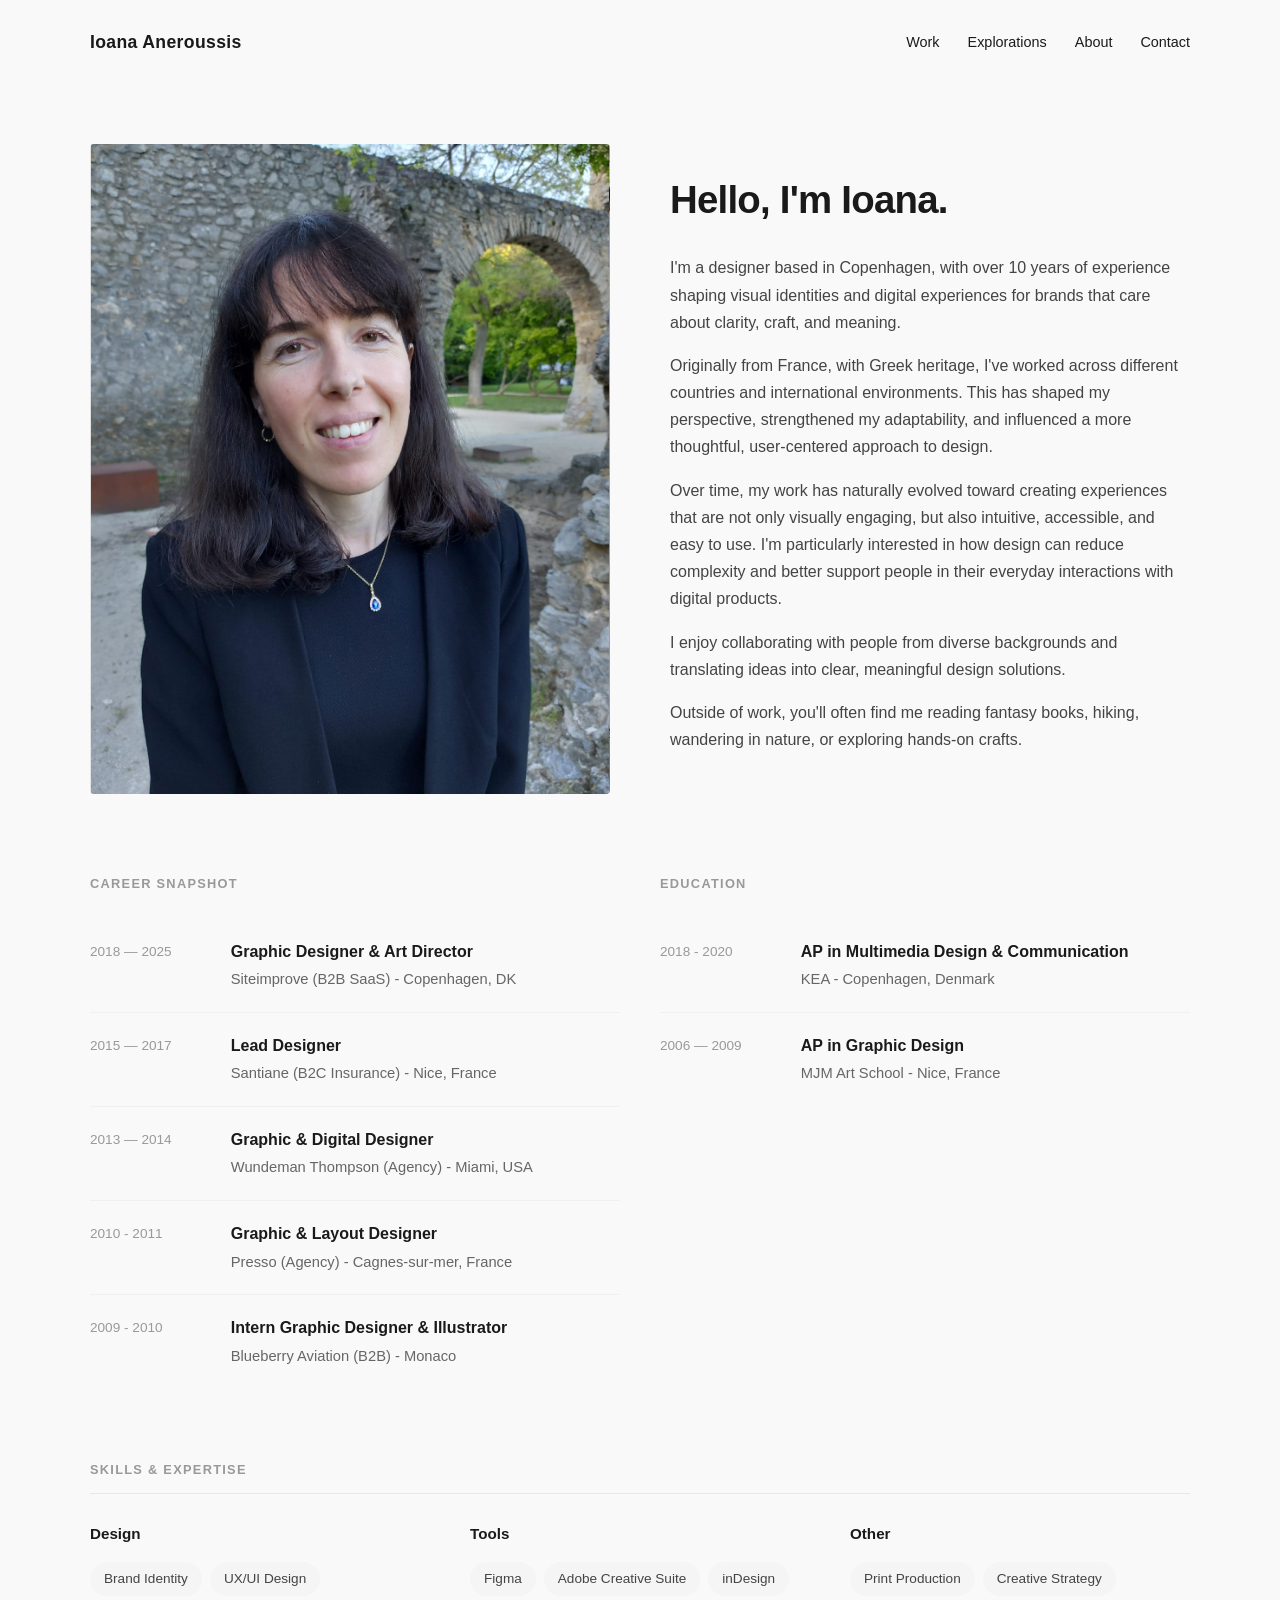
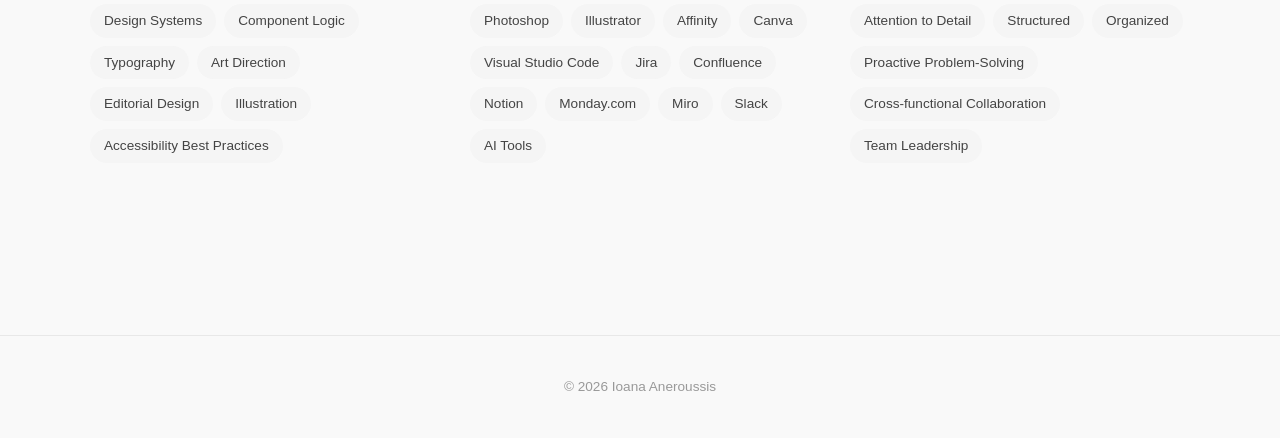
==== about.html @ 65e5c173 "Career Grid Spacing  update" ====
<!DOCTYPE html>
<html lang="en">
<head>
  <meta charset="UTF-8">
  <meta name="viewport" content="width=device-width, initial-scale=1.0">
  <title>About | Ioana Aneroussis</title>
  <meta name="description" content="Brand and visual designer based in Copenhagen with over 10 years of experience creating thoughtful visual identities. Originally from France with Greek heritage, shaped by international experiences and a curiosity for people, culture, and craft.">
  <link rel="icon" type="image/x-icon" href="images/Favicon/ioana_favicon.ico">
  <link rel="stylesheet" href="css/style.css">
</head>
<body>

  <!-- ====== Navigation ====== -->
  <nav class="site-nav">
    <a href="index.html" class="logo">Ioana Aneroussis</a>

    <ul class="nav-links">
      <li><a href="index.html">Work</a></li>
      <li><a href="explorations.html">Explorations</a></li>
      <li><a href="about.html">About</a></li>
      <li><a href="contact.html">Contact</a></li>
    </ul>

    <button class="nav-toggle" aria-label="Toggle navigation">
      <span></span><span></span><span></span>
    </button>
  </nav>

  <!-- ====== About ====== -->
  <main class="about-page container">

    <!-- ── Intro: Portrait + Text ── -->
    <section class="about-intro fade-in">
      <div class="about-portrait">
      <img src="images/About/Ioana_Aneroussis_Pic.png" alt="Portrait of Ioana Aneroussis. She is smiling.">
      </div>
      <div class="about-intro-text">
        <h1>Hello, I'm Ioana.</h1>
        <p>I'm a designer based in Copenhagen, with over 10 years of experience shaping visual identities and digital experiences for brands that care about clarity, craft, and meaning.</p>
        <p>Originally from France, with Greek heritage, I've worked across different countries and international environments. This has shaped my perspective, strengthened my adaptability, and influenced a more thoughtful, user-centered approach to design.</p>
        <p>Over time, my work has naturally evolved toward creating experiences that are not only visually engaging, but also intuitive, accessible, and easy to use. I'm particularly interested in how design can reduce complexity and better support people in their everyday interactions with digital products.</p>
        <p>I enjoy collaborating with people from diverse backgrounds and translating ideas into clear, meaningful design solutions.</p>
        <p>Outside of work, you'll often find me reading fantasy books, hiking, wandering in nature, or exploring hands-on crafts.</p>
      </div>
    </section>

    <!-- ── Career & Education Snapshot ── -->
    <section class="about-section fade-in">
      <div class="about-snapshot-grid">
        <div>
          <h2>Career Snapshot</h2>
          <div class="career-timeline">
            <div class="career-entry">
              <span class="career-year">2018 — 2025</span>
              <div>
                <h3>Graphic Designer &amp; Art Director</h3>
                <p>Siteimprove (B2B SaaS) - Copenhagen, DK</p>
              </div>
            </div>
            <div class="career-entry">
              <span class="career-year">2015 — 2017</span>
              <div>
                <h3>Lead Designer</h3>
                <p>Santiane (B2C Insurance) - Nice, France</p>
              </div>
            </div>
            <div class="career-entry">
              <span class="career-year">2013 — 2014</span>
              <div>
                <h3>Graphic &amp; Digital Designer</h3>
                <p>Wundeman Thompson (Agency) - Miami, USA</p>
              </div>
            </div>
            <div class="career-entry">
              <span class="career-year">2010 - 2011</span>
              <div>
                <h3>Graphic &amp; Layout Designer</h3>
                <p>Presso (Agency) - Cagnes-sur-mer, France</p>
              </div>
            </div>
            <div class="career-entry">
              <span class="career-year">2009 - 2010</span>
              <div>
                <h3>Intern Graphic Designer &amp; Illustrator</h3>
                <p>Blueberry Aviation (B2B) - Monaco</p>
              </div>
            </div>
          </div>
        </div>

        <div>
          <h2>Education</h2>
          <div class="career-timeline">
            <div class="career-entry">
              <span class="career-year">2018 - 2020</span>
              <div>
                <h3>AP in Multimedia Design &amp; Communication</h3>
                <p>KEA - Copenhagen, Denmark</p>
              </div>
            </div>
            <div class="career-entry">
              <span class="career-year">2006 — 2009</span>
              <div>
                <h3>AP in Graphic Design</h3>
                <p>MJM Art School - Nice, France</p>
              </div>
            </div>
          </div>
        </div>
      </div>
    </section>

    <!-- ── Skills ── -->
    <section class="about-section fade-in">
      <h2>Skills &amp; Expertise</h2>
      <div class="skills-grid">
        <div class="skill-group">
          <h3>Design</h3>
          <ul class="skill-tags">
            <li>Brand Identity</li>
            <li>UX/UI Design</li>
            <li>Design Systems</li>
            <li>Component Logic </li>
            <li>Typography</li>
            <li>Art Direction</li>
            <li>Editorial Design</li>
            <li>Illustration</li>
            <li>Accessibility Best Practices</li>
          </ul>
        </div>
        <div class="skill-group">
          <h3>Tools</h3>
          <ul class="skill-tags">
            <li>Figma</li>
            <li>Adobe Creative Suite</li>
            <li>inDesign</li>
            <li>Photoshop</li>
            <li>Illustrator</li>
            <li>Affinity</li>
            <li>Canva</li>
            <li>Visual Studio Code</li>
            <li>Jira</li>
            <li>Confluence</li>
            <li>Notion</li>
            <li>Monday.com</li>
            <li>Miro</li>
            <li>Slack</li>
            <li>AI Tools</li>
          </ul>
        </div>
        <div class="skill-group">
          <h3>Other</h3>
          <ul class="skill-tags">
            <li>Print Production</li>
            <li>Creative Strategy</li>
            <li>Attention to Detail</li>
            <li>Structured</li>
            <li>Organized</li>
            <li>Proactive Problem-Solving</li>
            <li>Cross-functional Collaboration</li>
            <li>Team Leadership</li>
          </ul>
        </div>
      </div>
    </section>

    <!-- ── Hobbies & Interests ── -->
    <!-- <section class="about-section fade-in">
      <h2>When I'm Not Designing</h2>
      <div class="hobbies-grid">
        <div class="hobby-card">
          <span class="hobby-icon">&#9711;</span>
          <h3>Analogue Photography</h3>
          <p>Photo copy</p>
        </div>
        <div class="hobby-card">
          <span class="hobby-icon">&#9711;</span>
          <h3>Hiking</h3>
          <p>Hikes.</p>
        </div>
        <div class="hobby-card">
          <span class="hobby-icon">&#9711;</span>
          <h3>Reading</h3>
          <p>Reading copy</p>
        </div>
      </div>
    </section> -->

  </main>

  <!-- ====== Footer ====== -->
  <footer class="site-footer">
    <div class="container">
      <p>&copy; 2026 Ioana Aneroussis</p>
    </div>
  </footer>

  <script src="js/main.js"></script>
</body>
</html>
---- css/style.css ----
/* ==========================================================================
   Portfolio — Stylesheet
   ========================================================================== */

/* --- Reset & Base --- */
*,
*::before,
*::after {
  margin: 0;
  padding: 0;
  box-sizing: border-box;
}

html {
  scroll-behavior: smooth;
  font-size: 16px;
}

body {
  font-family: "Helvetica Neue", Helvetica, Arial, sans-serif;
  color: #1a1a1a;
  background-color: #F9F9F9;
  line-height: 1.6;
  -webkit-font-smoothing: antialiased;
}

img {
  max-width: 100%;
  height: auto;
  display: block;
}

a {
  color: inherit;
  text-decoration: none;
}

/* --- Layout Helpers --- */
.container {
  max-width: 1100px;
  margin: 0 auto;
  padding: 0 24px;
}

/* --- Navigation --- */
.site-nav {
  display: flex;
  justify-content: space-between;
  align-items: center;
  padding: 28px 0px;
  max-width: 1100px;
  margin: 0 auto;
  position: sticky;
  top: 0;
  background-color: #F9F9F9;
  z-index: 1000;
}

.site-nav .logo {
  font-size: 1.1rem;
  font-weight: 600;
  letter-spacing: 0.02em;
}

.site-nav .nav-links {
  display: flex;
  gap: 28px;
  list-style: none;
}

.site-nav .nav-links a {
  font-size: 0.9rem;
  font-weight: 400;
  position: relative;
  transition: opacity 0.2s ease;
}

.site-nav .nav-links a::after {
  content: '';
  position: absolute;
  left: 0;
  bottom: -4px;
  width: 0;
  height: 1px;
  background: currentColor;
  opacity: 0.55;
  transition: width 0.25s ease;
}

.site-nav .nav-links a:hover::after {
  width: 100%;
}

.site-nav .nav-links a:hover {
  opacity: 0.55;
}

/* Project-Nav Underline Animation */
.project-nav a {
position: relative;
}

.project-nav a::after {
  content: '';
  position: absolute;
  left: 0;
  bottom: -4px;
  width: 0;
  height: 1px;
  background: currentColor;
  transition: width 0.25s ease;
}

.project-nav a:hover::after {
  width: 100%;
}

/* Hamburger (mobile) */
.nav-toggle {
  display: none;
  background: none;
  border: none;
  cursor: pointer;
  padding: 4px;
}

.nav-toggle span {
  display: block;
  width: 22px;
  height: 2px;
  background: #1a1a1a;
  margin: 5px 0;
  transition: transform 0.3s ease, opacity 0.3s ease;
}

/* --- Hero Section --- */
.hero {
  padding: 100px 0 80px;
  text-align: left;
}

.hero h1 {
  font-size: 2.8rem;
  font-weight: 600;
  line-height: 1.2;
  max-width: 700px;
  letter-spacing: -0.02em;
}

.hero p {
  margin-top: 20px;
  font-size: 1.15rem;
  color: #555;
  max-width: 550px;
  line-height: 1.5;
}

/* --- Project Grid (Homepage) --- */
.projects-section {
  padding: 20px 0 100px;
}

.projects-section h2 {
  font-size: 0.85rem;
  font-weight: 600;
  text-transform: uppercase;
  letter-spacing: 0.1em;
  color: #999;
  margin-bottom: 36px;
}

.project-grid {
  display: grid;
  grid-template-columns: repeat(2, 1fr);
  gap: 32px;
}

.project-card {
  display: block;
  transition: transform 0.3s ease;
}

.project-card:hover img{
  /* transform: translateY(-4px); */
  transform: scale(1.02);
  transition: all 0.2s ease;
}

.project-card .thumbnail {
  width: 100%;
  aspect-ratio: 4 / 3;
  background-color: #e8e8e8;
  display: flex;
  align-items: center;
  justify-content: center;
  overflow: hidden;
  border-radius: 4px;
}

.project-card .thumbnail img {
  width: 100%;
  height: 100%;
  object-fit: cover;
}

.project-card .thumbnail svg {
  width: 100%;
  height: 100%;
}

.project-card h3 {
  margin-top: 16px;
  font-size: 1.1rem;
  font-weight: 600;
}

.project-card p {
  margin-top: 6px;
  font-size: 0.92rem;
  color: #666;
  line-height: 1.45;
}

/* --- Project Detail Page --- */
.project-detail {
  padding: 60px 0 100px;
}

.project-nav {
  display: flex;
  justify-content: space-between;
  align-items: baseline; /* Aligns the 'feet' of the text */
  margin-bottom: 40px;
}

.project-nav a {
  margin: 0;
  padding: 0;
  display: inline-flex;
  align-items: center;
  gap: 6px;
  font-size: 0.9rem;
  line-height: 1; /* Forces the box to wrap tightly around the text */
  color: #666;
  text-decoration: none; /* Good practice to ensure no bottom border adds height */
}

.project-nav a:hover {
  color: #1a1a1a;
}

.project-nav .next-link {
  flex-direction: row-reverse;
}

.back-link {
  display: inline-flex;
  align-items: center;
  gap: 6px;
  font-size: 0.9rem;
  color: #666;
  margin-bottom: 40px;
  transition: color 0.2s ease;
}

.back-link:hover {
  color: #1a1a1a;
}

.project-detail h1 {
  font-size: 2.4rem;
  font-weight: 600;
  letter-spacing: -0.02em;
  line-height: 1.2;
  margin-bottom: 32px;
}

.project-info {
  display: grid;
  grid-template-columns: 1fr 1fr;
  gap: 40px;
  margin-bottom: 60px;
}

.project-info-four {
  display: grid;
  grid-template-columns: 1fr 1fr 1fr 1fr;
  gap: 40px;
  margin-bottom: 60px;
  margin-top: 60px;
}

.project-info-aside {
  display: grid;
  grid-template-columns: 0.3fr 1fr;
  gap: 40px;
  margin-bottom: 60px;
}

.project-info-three {
  display: grid;
  grid-template-columns: 0.5fr 1fr 1fr;
  gap: 40px;
  margin-bottom: 60px;
  border: 1px solid #000;
  border-radius: 4px;
  padding: 70px;
}

.project-results {
  display: grid;
  grid-template-columns: 1fr 1fr 1fr 1fr;
  gap: 40px;
  margin-bottom: 60px;
  border: 1px solid #000;
  border-radius: 4px;
  padding: 40px;
}

.project-results > div:first-child h2 {
  font-size: 0.8rem;
  font-weight: 600;
  text-transform: uppercase;
  letter-spacing: 0.1em;
  color: #404040;
  margin-bottom: 12px;
}

.project-results > div:first-child p {
  font-size: 0.9rem;
  line-height: 1.5;
  color: #555;
}

.project-results .result-number {
  font-size: 1.5rem;
  font-weight: 600;
  color: #000;
  /* margin-bottom: 12px; */
}

.project-results > div:not(:first-child) p {
  font-size: 0.95rem;
  line-height: 1.6;
  color: #555;
}

.project-info-four-bordered {
  display: grid;
  grid-template-columns: 1fr 1fr 1fr 1fr;
  gap: 20px;
  margin-bottom: 60px;
}

.project-info-four-bordered > div {
  border: 1px solid #000;
  border-radius: 4px;
  padding: 20px;
}

.project-info h2, .project-info-four h2, .project-info-aside h2, .project-info-three h2, .project-info-four-bordered h2 {
  font-size: 0.8rem;
  font-weight: 600;
  text-transform: uppercase;
  letter-spacing: 0.1em;
  color: #404040;
  margin-bottom: 12px;
}

.project-info-three h3, .project-info-four-bordered h3 {
  font-size: 1rem;
  font-weight: 600;
  color: #404040;
  margin-bottom: 12px;
}

.project-info-three ul, .project-info-four-bordered ul {
  margin: 0;
  padding-left: 20px;
  list-style: disc;
}

.project-info-three li{
  font-size: 1rem;
  line-height: 1.65;
  color: #444;
  margin-bottom: 8px;
}

.project-info-four-bordered li {
  font-size: 0.9rem;
  line-height: 1.65;
  color: #444;
  margin-bottom: 5px;
}

.project-info-four-bordered p {
  font-size: 0.9rem;
  line-height: 1.5;
  color: #444;
}

.project-info p, .project-info-four p, .project-info-aside p, .project-info-three p {
  font-size: 1rem;
  line-height: 1.65;
  color: #444;
}

.project-gallery h2 {
  font-size: 0.8rem;
  font-weight: 600;
  text-transform: uppercase;
  letter-spacing: 0.1em;
  color: #999;
  margin-bottom: 24px;
}

.project-gallery .gallery-grid {
  display: flex;
  flex-direction: column;
  gap: 24px;
  margin-bottom: 70px;
}

.project-gallery .gallery-grid .gallery-image {
  width: 100%;
  aspect-ratio: 16 / 9;
  background-color: #e8e8e8;
  display: flex;
  align-items: center;
  justify-content: center;
  border-radius: 4px;
  overflow: hidden;
}

.project-gallery .gallery-grid .gallery-image img {
  width: 100%;
  height: 100%;
  object-fit: cover;
}

.project-gallery .gallery-grid .gallery-image svg {
  width: 100%;
  height: 100%;
}

.header-image {
  margin-bottom: 70px;
}

.gallery-two-square {
  display: grid;
  grid-template-columns: repeat(2, 1fr);
  gap: 24px;
}

.gallery-two-square .square-image {
  width: 100%;
  aspect-ratio: 1 / 1;
  background-color: #e8e8e8;
  display: flex;
  align-items: center;
  justify-content: center;
  border-radius: 4px;
  overflow: hidden;
}

.gallery-two-square .square-image img {
  width: 100%;
  height: 100%;
  object-fit: cover;
}

.project-grid-four {
  display: grid;
  grid-template-columns: repeat(2, 1fr);
  gap: 40px;
  margin-bottom: 60px;
}

.project-grid-four div {
  text-align: left;
  background-color: #fff;
  /* border: 1px solid #e8e8e8; */
  border-radius: 4px;
  overflow: hidden;
}

.project-grid-four img {
  width: 100%;
  height: auto;
  display: block;
  margin: 0;
  margin-bottom: 16px;
}

.project-grid-four h3 {
  font-size: 1rem;
  font-weight: 600;
  margin: 0 0 8px;
  color: #333;
  padding: 0 20px;
}

.project-grid-four h3:first-of-type {
  padding-top: 16px;
}

.project-grid-four p {
  font-size: 0.9rem;
  line-height: 1.5;
  color: #444;
  padding: 0 20px 20px 20px;
}


/* --- About Page --- */
.about-page {
  padding: 60px 0 100px;
}

.about-intro {
  display: grid;
  grid-template-columns: 1fr 1fr;
  gap: 60px;
  align-items: center;
  margin-bottom: 80px;
}

.about-portrait {
  border-radius: 4px;
  overflow: hidden;
  background-color: #e8e8e8;
}

.about-portrait img,
.about-portrait svg {
  width: 100%;
  height: auto;
  display: block;
}

.about-intro-text h1 {
  font-size: 2.4rem;
  font-weight: 600;
  letter-spacing: -0.02em;
  margin-bottom: 24px;
}

.about-intro-text p {
  font-size: 1rem;
  line-height: 1.7;
  color: #444;
  margin-bottom: 16px;
}

.about-section {
  margin-bottom: 72px;
}

.about-section h2 {
  font-size: 0.8rem;
  font-weight: 600;
  text-transform: uppercase;
  letter-spacing: 0.1em;
  color: #999;
  margin-bottom: 28px;
  padding-bottom: 12px;
  border-bottom: 1px solid #e8e8e8;
}

.about-snapshot-grid {
  display: grid;
  grid-template-columns: 1fr 1fr;
  gap: 40px;
}

.about-snapshot-grid h2 {
  margin-bottom: 24px;
  padding-bottom: 0;
  border-bottom: none;
}

.about-snapshot-grid .career-entry {
  padding: 20px 0;
  border-bottom: 1px solid #f0f0f0;
}

.about-snapshot-grid .career-entry:last-child {
  border-bottom: none;
}

/* Career Timeline */
.career-timeline {
  display: flex;
  flex-direction: column;
  gap: 0;
}

.career-entry {
  display: grid;
  grid-template-columns: 0.3fr 1fr;
  gap: 24px;
  padding: 20px 0;
  border-bottom: 1px solid #f0f0f0;
}

.career-entry:last-child {
  border-bottom: none;
}

.career-year {
  font-size: 0.85rem;
  color: #999;
  padding-top: 2px;
}

.career-entry h3 {
  font-size: 1rem;
  font-weight: 600;
  margin-bottom: 4px;
}

.career-entry p {
  font-size: 0.92rem;
  color: #666;
}

/* Skills */
.skills-grid {
  display: grid;
  grid-template-columns: repeat(3, 1fr);
  gap: 40px;
}

.skill-group h3 {
  font-size: 0.95rem;
  font-weight: 600;
  margin-bottom: 16px;
}

.skill-tags {
  list-style: none;
  display: flex;
  flex-wrap: wrap;
  gap: 8px;
}

.skill-tags li {
  font-size: 0.85rem;
  padding: 6px 14px;
  background-color: #f5f5f5;
  border-radius: 20px;
  color: #444;
}

/* Hobbies */
.hobbies-grid {
  display: grid;
  grid-template-columns: repeat(3, 1fr);
  gap: 32px;
}

.hobby-card {
  padding: 28px;
  border: 1px solid #e8e8e8;
  border-radius: 8px;
  transition: border-color 0.2s ease;
}

.hobby-card:hover {
  border-color: #ccc;
}

.hobby-icon {
  font-size: 1.5rem;
  display: block;
  margin-bottom: 16px;
  color: #999;
}

.hobby-card h3 {
  font-size: 1rem;
  font-weight: 600;
  margin-bottom: 8px;
}

.hobby-card p {
  font-size: 0.9rem;
  color: #666;
  line-height: 1.55;
}

/* --- Contact Page --- */
.contact-page {
  padding: 80px 0 120px;
}

.contact-header {
  margin-bottom: 64px;
}

.contact-header h1 {
  font-size: 3.2rem;
  font-weight: 600;
  letter-spacing: -0.02em;
  margin-bottom: 20px;
}

.contact-subtitle {
  font-size: 1.15rem;
  line-height: 1.55;
  color: #555;
  max-width: 550px;
}

.contact-body {
  display: grid;
  grid-template-columns: 1fr 1fr;
  gap: 60px;
}

.contact-details {
  display: flex;
  flex-direction: column;
  gap: 36px;
}

.contact-detail-item h2 {
  font-size: 0.8rem;
  font-weight: 600;
  text-transform: uppercase;
  letter-spacing: 0.1em;
  color: #999;
  margin-bottom: 10px;
}

.contact-detail-item p {
  font-size: 1rem;
  line-height: 1.65;
  color: #444;
}

.contact-links h2 {
  font-size: 0.8rem;
  font-weight: 600;
  text-transform: uppercase;
  letter-spacing: 0.1em;
  color: #999;
  margin-bottom: 20px;
}

.contact-link-list {
  display: flex;
  flex-direction: column;
  gap: 0;
}

.contact-link {
  display: flex;
  align-items: center;
  padding: 20px 0;
  border-bottom: 1px solid #e8e8e8;
  transition: padding-left 0.2s ease;
}

.contact-link:first-child {
  border-top: 1px solid #e8e8e8;
}

.contact-link:hover {
  padding-left: 8px;
}

.contact-link-label {
  font-size: 0.85rem;
  color: #999;
  width: 80px;
  flex-shrink: 0;
}

.contact-link-value {
  font-size: 1rem;
  font-weight: 500;
  flex: 1;
}

.contact-link-arrow {
  font-size: 1.1rem;
  color: #999;
  transition: transform 0.2s ease;
}

.contact-link:hover .contact-link-arrow {
  transform: translateX(4px);
}

/* --- Explorations Page --- */
.explorations-page {
  padding: 60px 0 100px;
}

.explorations-header {
  margin-bottom: 60px;
}

.explorations-header h1 {
  font-size: 2.8rem;
  font-weight: 600;
  letter-spacing: -0.02em;
  margin-bottom: 24px;
}

.explorations-header p {
  font-size: 1.1rem;
  line-height: 1.6;
  color: #555;
  max-width: 700px;
}

.filter-section {
  margin-bottom: 40px;
  text-align: center;
}

.filter-buttons {
  display: flex;
  justify-content: center;
  gap: 12px;
  flex-wrap: wrap;
}

.filter-btn {
  padding: 8px 20px;
  border: 1px solid #ddd;
  background: #fff;
  border-radius: 20px;
  font-size: 0.9rem;
  font-weight: 500;
  cursor: pointer;
  transition: all 0.2s ease;
}

.filter-btn:hover {
  border-color: #999;
}

.filter-btn.active {
  background: #1a1a1a;
  color: #fff;
  border-color: #1a1a1a;
}

.masonry-grid {
  position: relative;
  width: 100%;
  margin-bottom: 60px;
}

.masonry-item {
  position: absolute;
  transition: all 0.3s ease;
  opacity: 1;
  transform: scale(1);
}

.masonry-item img {
  width: 100%;
  height: auto;
  border-radius: 8px;
  display: block;
  transition: transform 0.2s ease;
}

/* .masonry-item:hover img {
  transform: scale(1.02);
} */

.masonry-item.hidden {
  opacity: 0;
  transform: scale(0.95);
  pointer-events: none;
}

/* --- Footer --- */
.site-footer {
  border-top: 1px solid #e8e8e8;
  padding: 40px 0;
  text-align: center;
}

.site-footer p {
  font-size: 0.85rem;
  color: #999;
}

.site-footer a {
  transition: color 0.2s ease;
}

.site-footer a:hover {
  color: #1a1a1a;
}

/* --- Fade-in Animations --- */
.fade-in {
  opacity: 0;
  transform: translateY(20px);
  transition: opacity 0.6s ease, transform 0.6s ease;
}

.fade-in.visible {
  opacity: 1;
  transform: translateY(0);
}

/* Stagger delay for project cards */
.project-card.fade-in:nth-child(2) { transition-delay: 0.1s; }
.project-card.fade-in:nth-child(3) { transition-delay: 0.2s; }
.project-card.fade-in:nth-child(4) { transition-delay: 0.3s; }

/* Stagger delay for gallery images */
.gallery-image.fade-in:nth-child(2) { transition-delay: 0.15s; }
.gallery-image.fade-in:nth-child(3) { transition-delay: 0.3s; }

/* --- Responsive --- */
@media (max-width: 1170px) {
  .container {
    max-width: 100%;
    padding: 0 max(20px, 4vw);
  }

  .site-nav {
    max-width: 100%;
    padding: 28px max(20px, 4vw);
  }

  .hero {
  padding: 80px max(20px, 4vw);
  }
}

@media (max-width: 768px) {
  .hero {
    padding-top: 60px;
    padding-bottom: 50px;
  }

  .hero h1 {
    font-size: 2rem;
  }

  .project-grid {
    grid-template-columns: 1fr;
    gap: 40px;
  }

  .gallery-two-square {
    grid-template-columns: 1fr;
  }

  .project-nav {
    flex-direction: column;
    gap: 12px;
  }

  .project-nav a {
    justify-content: center;
  }

  .project-info {
    grid-template-columns: 1fr;
    gap: 28px;
  }

  .project-info-four {
    grid-template-columns: 1fr;
    gap: 28px;
  }

  .project-info-aside {
    grid-template-columns: 1fr;
    gap: 28px;
  }

  .project-info-three {
    grid-template-columns: 1fr;
    gap: 28px;
  }

  .project-results {
    grid-template-columns: 1fr;
    gap: 28px;
  }

  .project-info-four-bordered {
    grid-template-columns: 1fr;
    gap: 20px;
  }

  .about-snapshot-grid {
    grid-template-columns: 1fr;
    gap: 28px;
  }

  .project-grid-four {
    grid-template-columns: 1fr;
  }

  /* Mobile nav */
  .nav-toggle {
    display: block;
    z-index: 10;
  }

  .site-nav .nav-links {
    position: fixed;
    top: 0;
    right: -100%;
    width: 260px;
    height: 100vh;
    background: #fff;
    flex-direction: column;
    padding: 80px 32px;
    gap: 24px;
    box-shadow: -2px 0 12px rgba(0, 0, 0, 0.08);
    transition: right 0.3s ease;
    z-index: 5;
  }

  .site-nav .nav-links.open {
    right: 0;
  }

  /* About page mobile */
  .about-intro {
    grid-template-columns: 1fr;
    gap: 36px;
  }

  .about-intro-text h1 {
    font-size: 2rem;
  }

  .career-entry {
    grid-template-columns: 1fr;
    gap: 4px;
  }

  .skills-grid {
    grid-template-columns: 1fr;
    gap: 32px;
  }

  .hobbies-grid {
    grid-template-columns: 1fr;
    gap: 20px;
  }

  /* Contact page mobile */
  .contact-header h1 {
    font-size: 2.4rem;
  }

  .contact-body {
    grid-template-columns: 1fr;
    gap: 48px;
  }

  /* Explorations page mobile */
  .explorations-header h1 {
    font-size: 2.2rem;
  }

  .filter-buttons {
    gap: 8px;
  }

  .filter-btn {
    padding: 6px 16px;
    font-size: 0.85rem;
  }
}
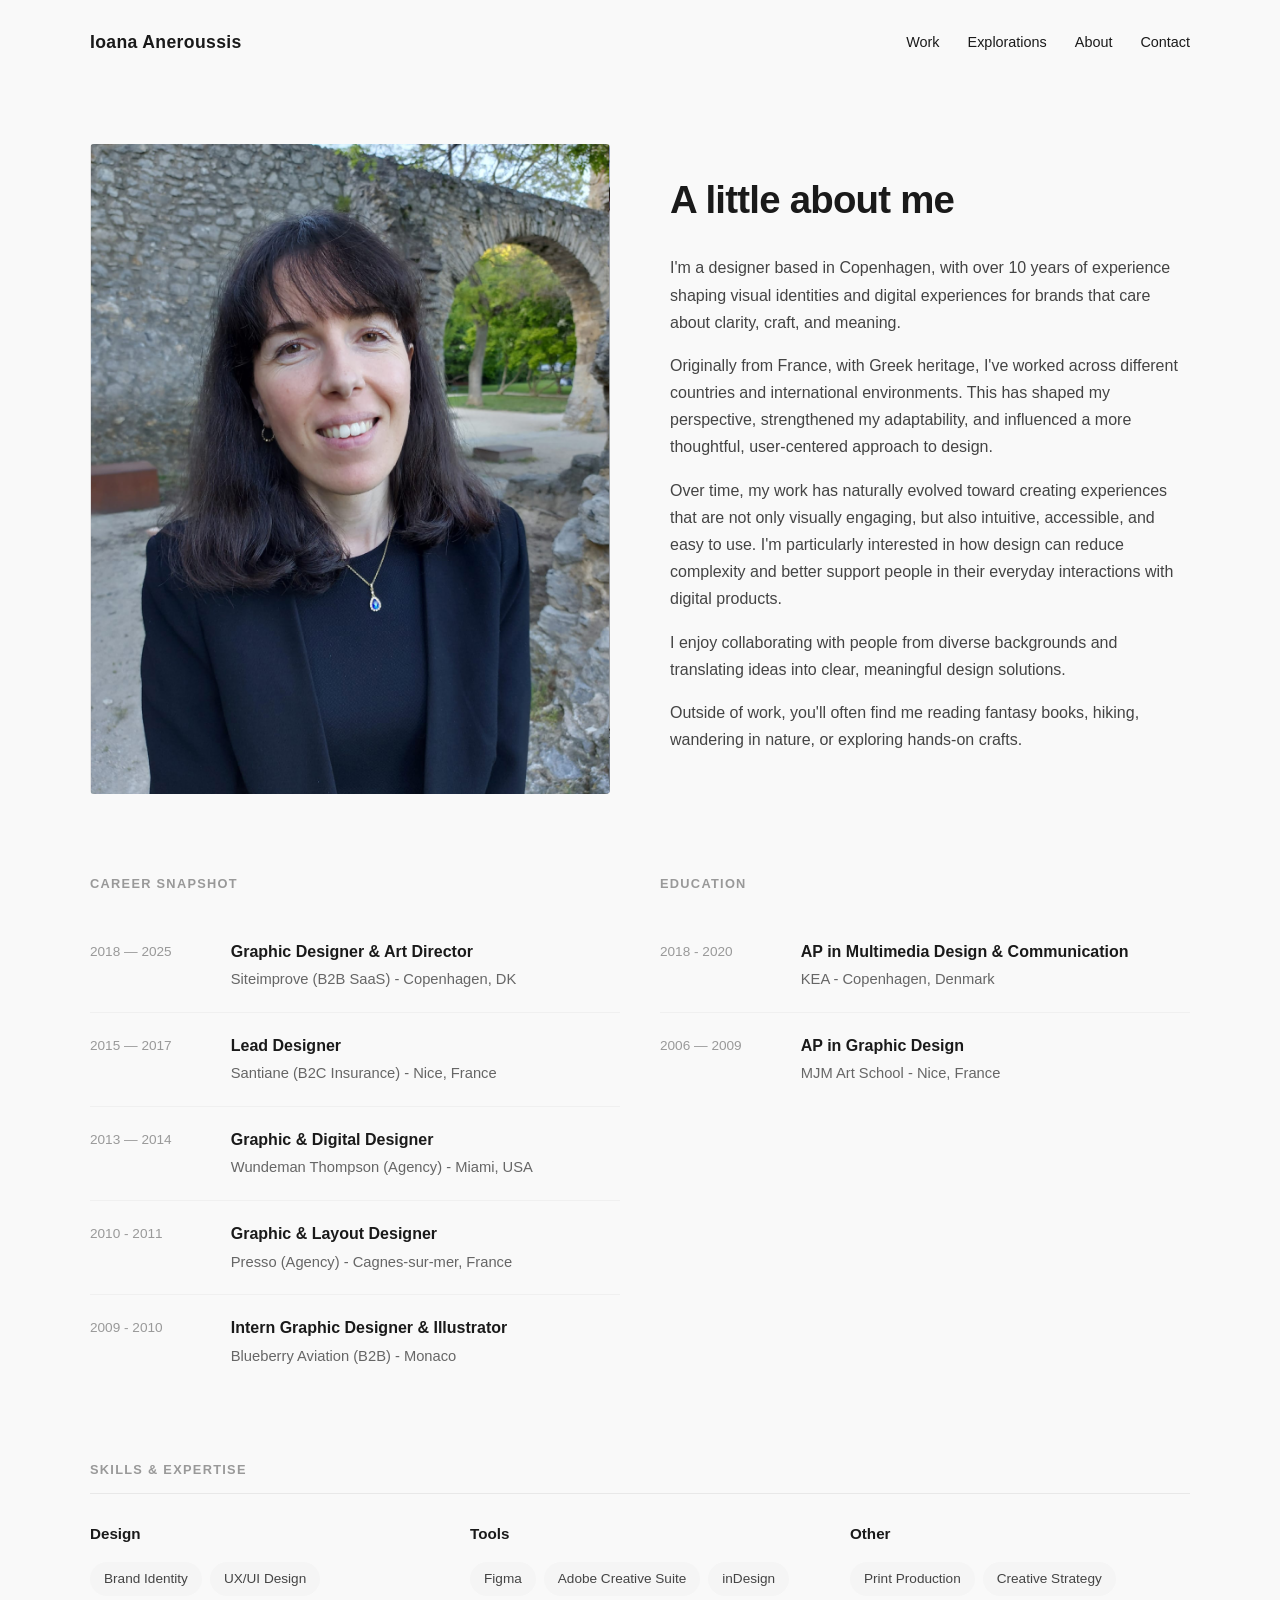
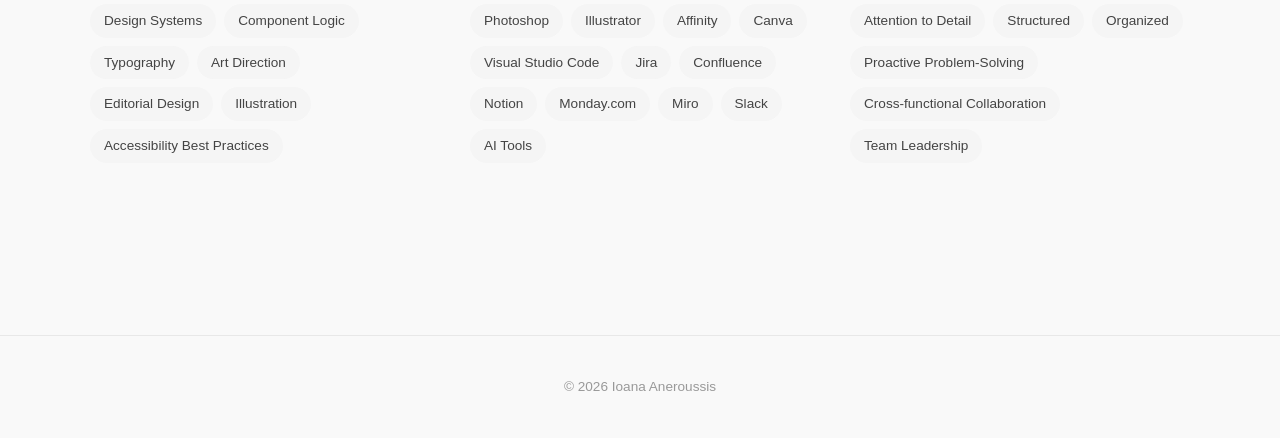
==== commit 741d22df: "Index and About H1, Explorations p max width" ====
--- a/about.html
+++ b/about.html
@@ -35,7 +35,7 @@
       <img src="images/About/Ioana_Aneroussis_Pic.png" alt="Portrait of Ioana Aneroussis. She is smiling.">
       </div>
       <div class="about-intro-text">
-        <h1>Hello, I'm Ioana.</h1>
+        <h1>A little about me</h1>
         <p>I'm a designer based in Copenhagen, with over 10 years of experience shaping visual identities and digital experiences for brands that care about clarity, craft, and meaning.</p>
         <p>Originally from France, with Greek heritage, I've worked across different countries and international environments. This has shaped my perspective, strengthened my adaptability, and influenced a more thoughtful, user-centered approach to design.</p>
         <p>Over time, my work has naturally evolved toward creating experiences that are not only visually engaging, but also intuitive, accessible, and easy to use. I'm particularly interested in how design can reduce complexity and better support people in their everyday interactions with digital products.</p>
--- a/css/style.css
+++ b/css/style.css
@@ -151,7 +151,7 @@
   margin-top: 20px;
   font-size: 1.15rem;
   color: #555;
-  max-width: 550px;
+  max-width: 500px;
   line-height: 1.5;
 }
 
@@ -815,7 +815,7 @@
   font-size: 1.1rem;
   line-height: 1.6;
   color: #555;
-  max-width: 700px;
+  max-width: 650px;
 }
 
 .filter-section {
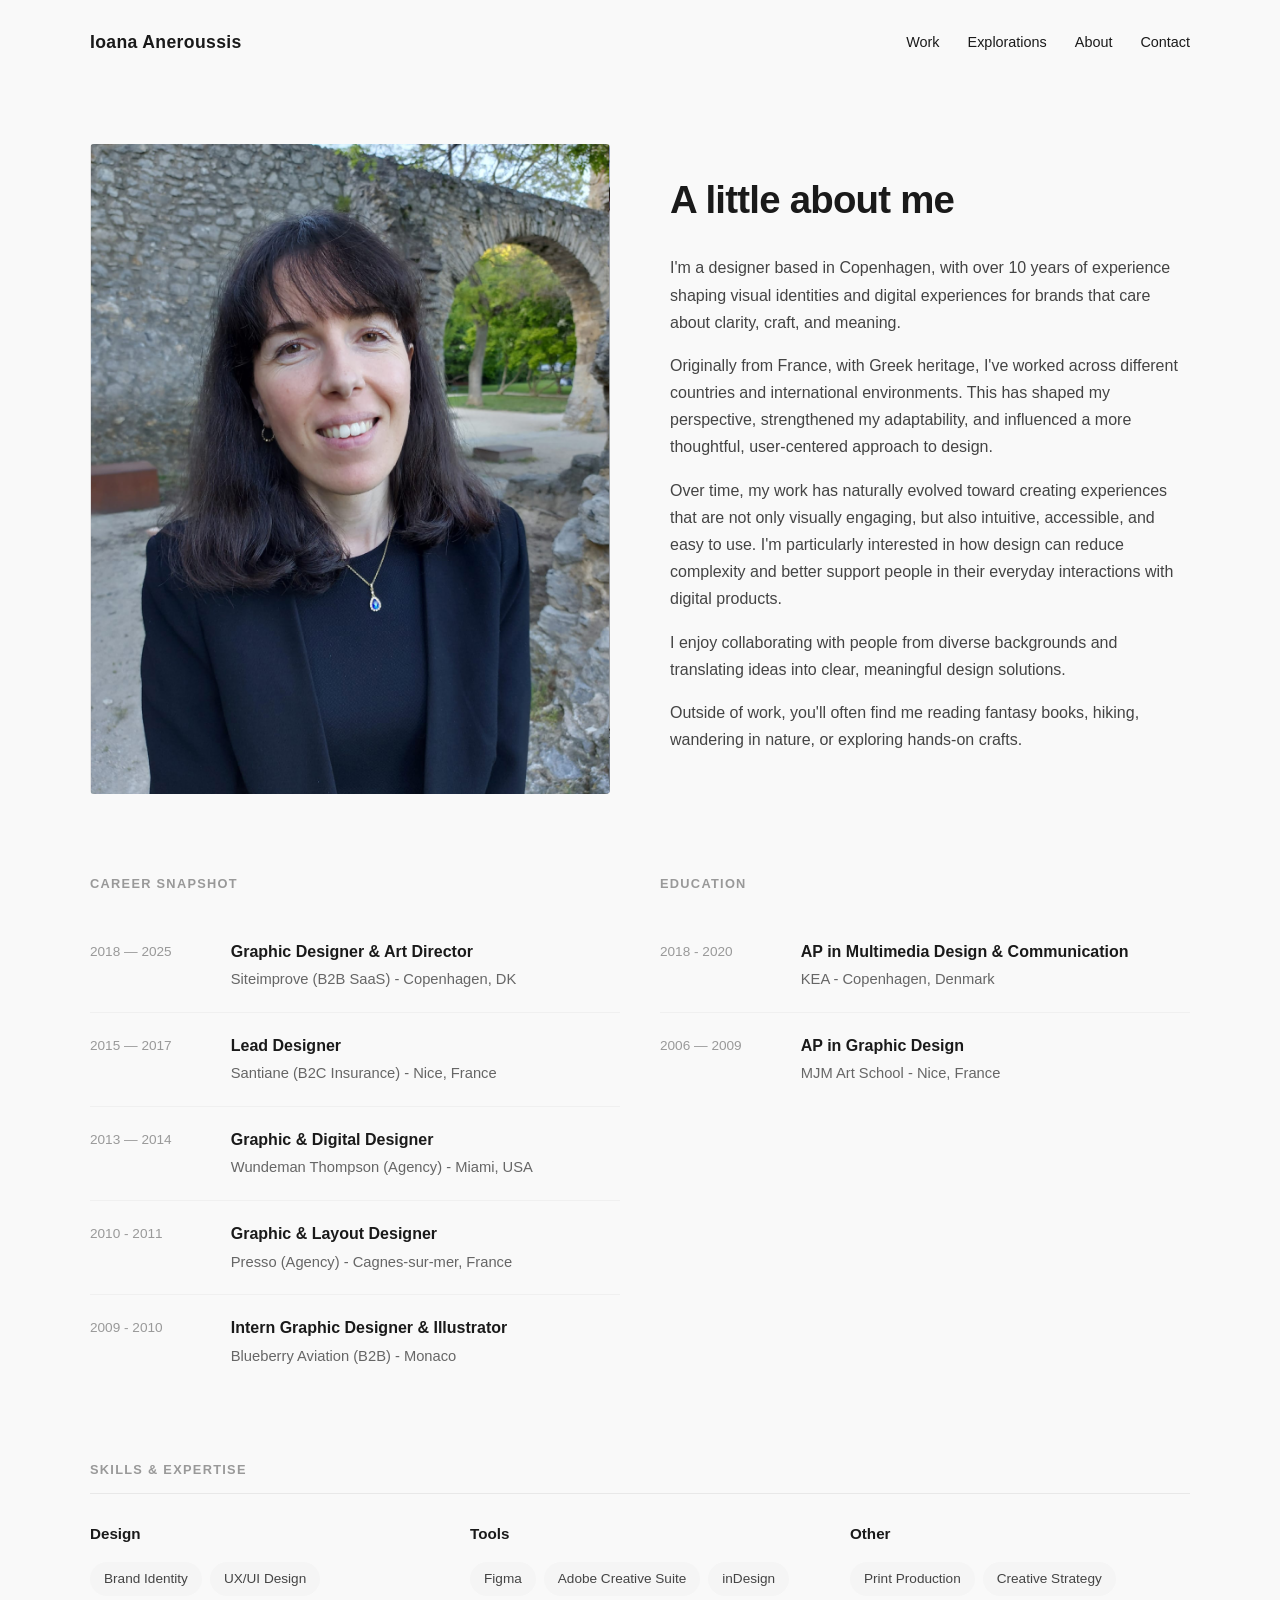
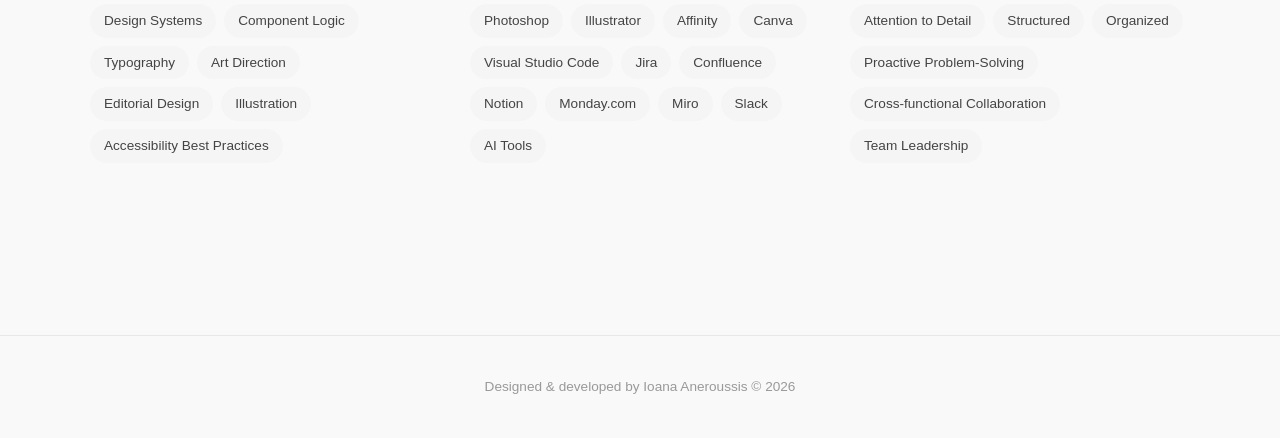
==== commit b3d8492e: "Copyright update" ====
--- a/about.html
+++ b/about.html
@@ -191,7 +191,7 @@
   <!-- ====== Footer ====== -->
   <footer class="site-footer">
     <div class="container">
-      <p>&copy; 2026 Ioana Aneroussis</p>
+      <p>Designed & developed by Ioana Aneroussis &copy; 2026</p>
     </div>
   </footer>
 
--- a/css/style.css
+++ b/css/style.css
@@ -13,6 +13,7 @@
 
 html {
   scroll-behavior: smooth;
+  overflow-y: scroll;
   font-size: 16px;
 }
 
@@ -39,7 +40,7 @@
 .container {
   max-width: 1100px;
   margin: 0 auto;
-  padding: 0 24px;
+  /* padding: 0 24px; */
 }
 
 /* --- Navigation --- */
@@ -177,12 +178,17 @@
 
 .project-card {
   display: block;
-  transition: transform 0.3s ease;
+  /* transition: transform 0.3s ease; */
+}
+
+.project-card img{
+  /* transform: scale(1); */
+  transition: all 0.2s ease;
 }
 
 .project-card:hover img{
   /* transform: translateY(-4px); */
-  transform: scale(1.02);
+  transform: scale(1.05);
   transition: all 0.2s ease;
 }
 
@@ -212,6 +218,29 @@
   margin-top: 16px;
   font-size: 1.1rem;
   font-weight: 600;
+  position: relative;
+  padding-right: 34px;
+}
+
+.project-card h3::after {
+  content: '→';
+  position: absolute;
+  right: 0;
+  top: 50%;
+  transform: translateX(-10px) translateY(-50%);
+  opacity: 0;
+  padding: 5px 8px;
+  color: #000;
+  border-radius: 999px;
+  font-size: 1.25rem;
+  line-height: 1;
+  transition: opacity 0.25s ease, transform 0.25s ease;
+  pointer-events: none;
+}
+
+.project-card:hover h3::after {
+  opacity: 1;
+  transform: translateX(0) translateY(-50%);
 }
 
 .project-card p {
@@ -761,7 +790,7 @@
   align-items: center;
   padding: 20px 0;
   border-bottom: 1px solid #e8e8e8;
-  transition: padding-left 0.2s ease;
+  transition: transform 0.2s ease;
 }
 
 .contact-link:first-child {
@@ -769,7 +798,7 @@
 }
 
 .contact-link:hover {
-  padding-left: 8px;
+  transform: translateX(8px);
 }
 
 .contact-link-label {
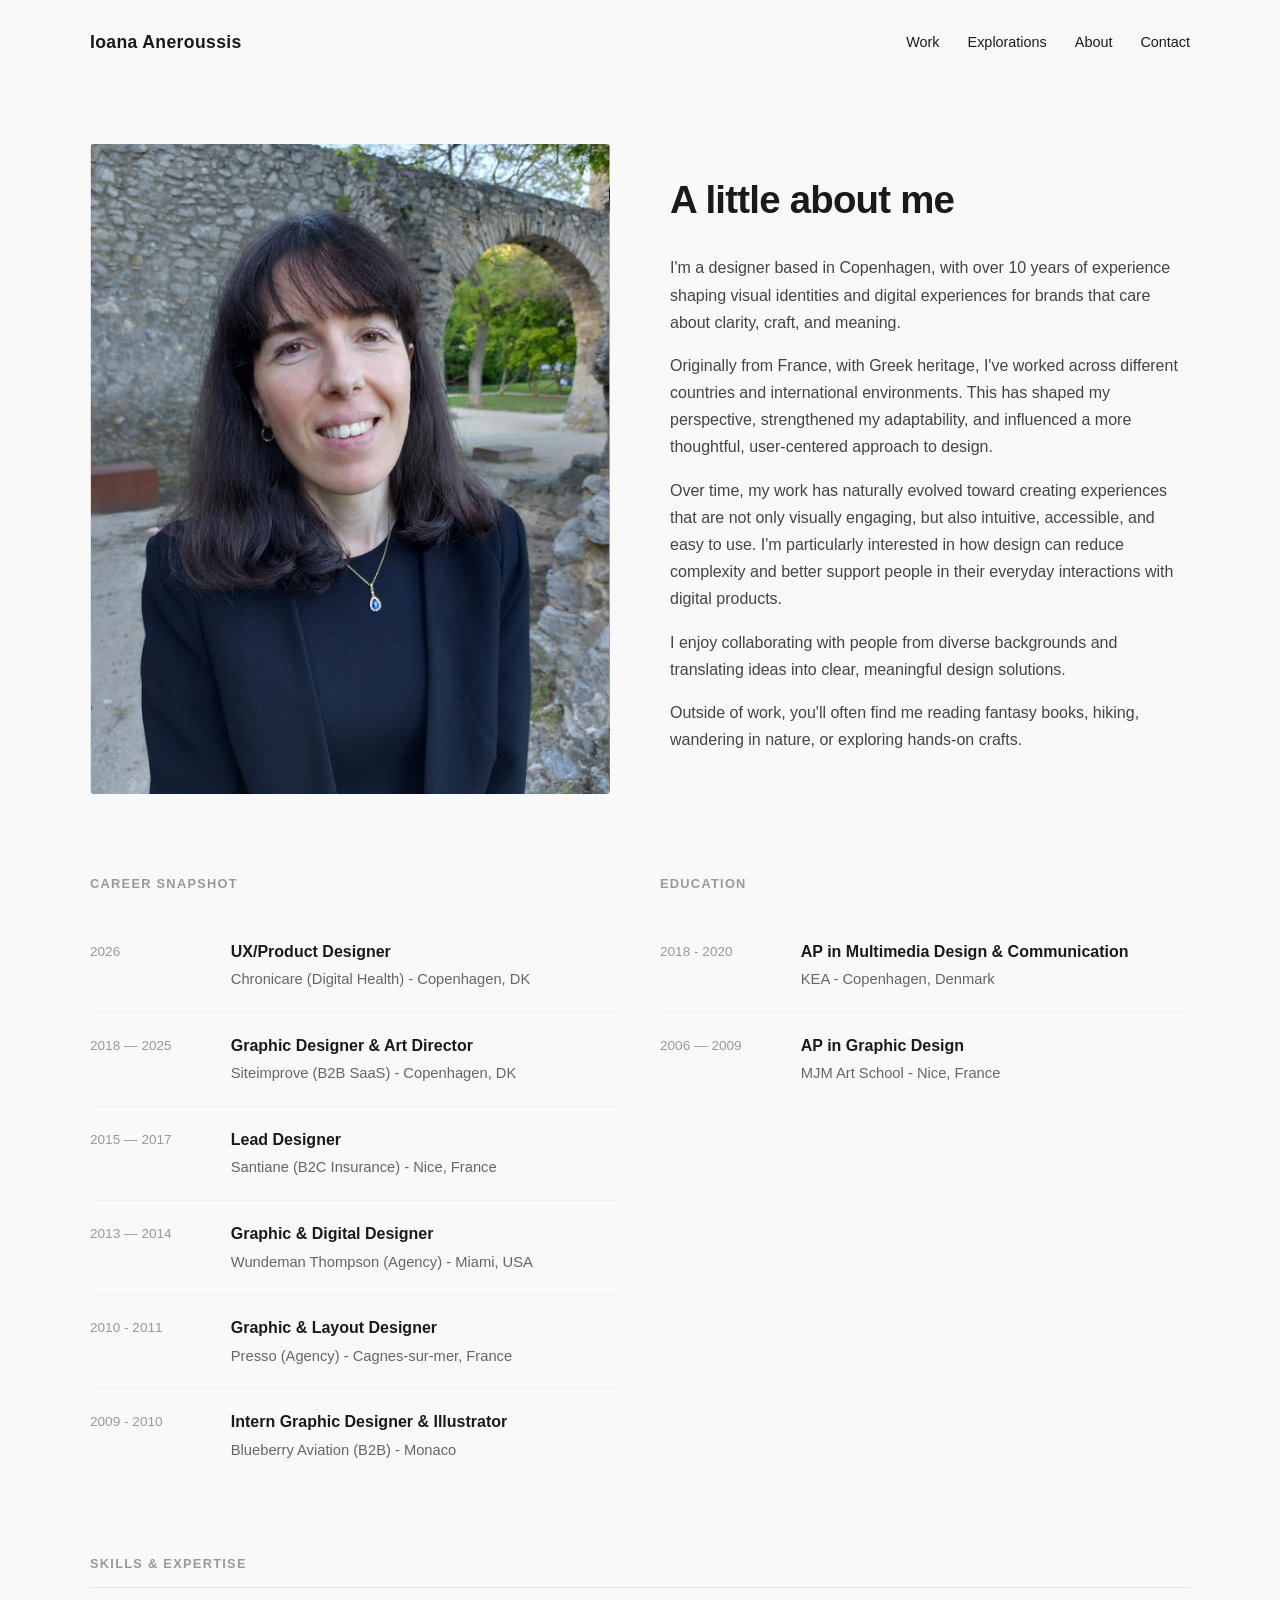
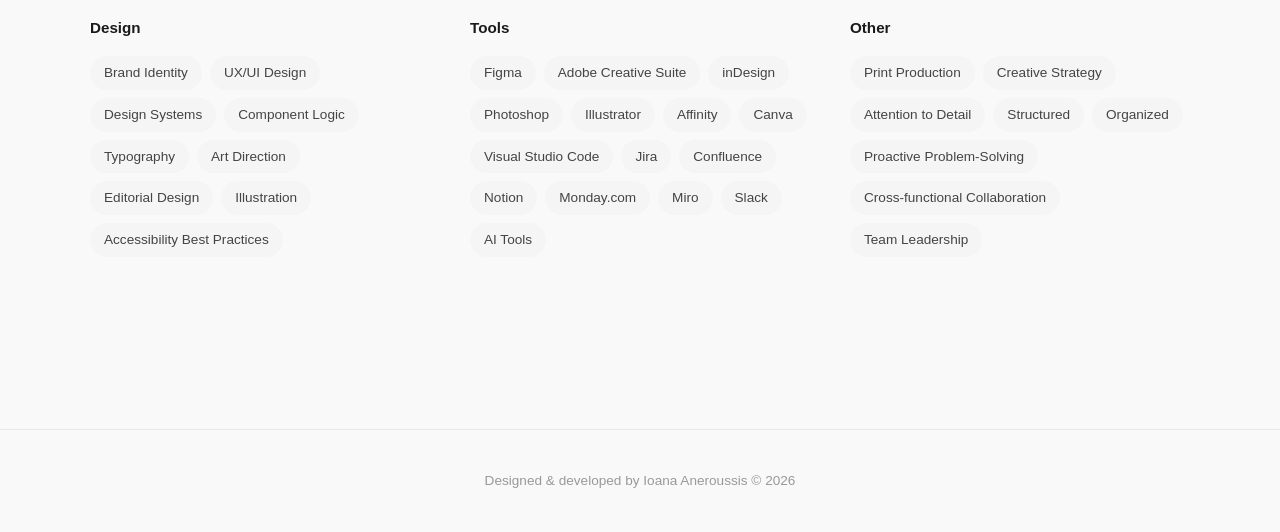
==== commit 41d0006f: "updated experience" ====
--- a/about.html
+++ b/about.html
@@ -50,6 +50,13 @@
         <div>
           <h2>Career Snapshot</h2>
           <div class="career-timeline">
+            <div class="career-entry">
+              <span class="career-year">2026</span>
+              <div>
+                <h3>UX/Product Designer</h3>
+                <p>Chronicare (Digital Health) - Copenhagen, DK</p>
+              </div>
+            </div>
             <div class="career-entry">
               <span class="career-year">2018 — 2025</span>
               <div>
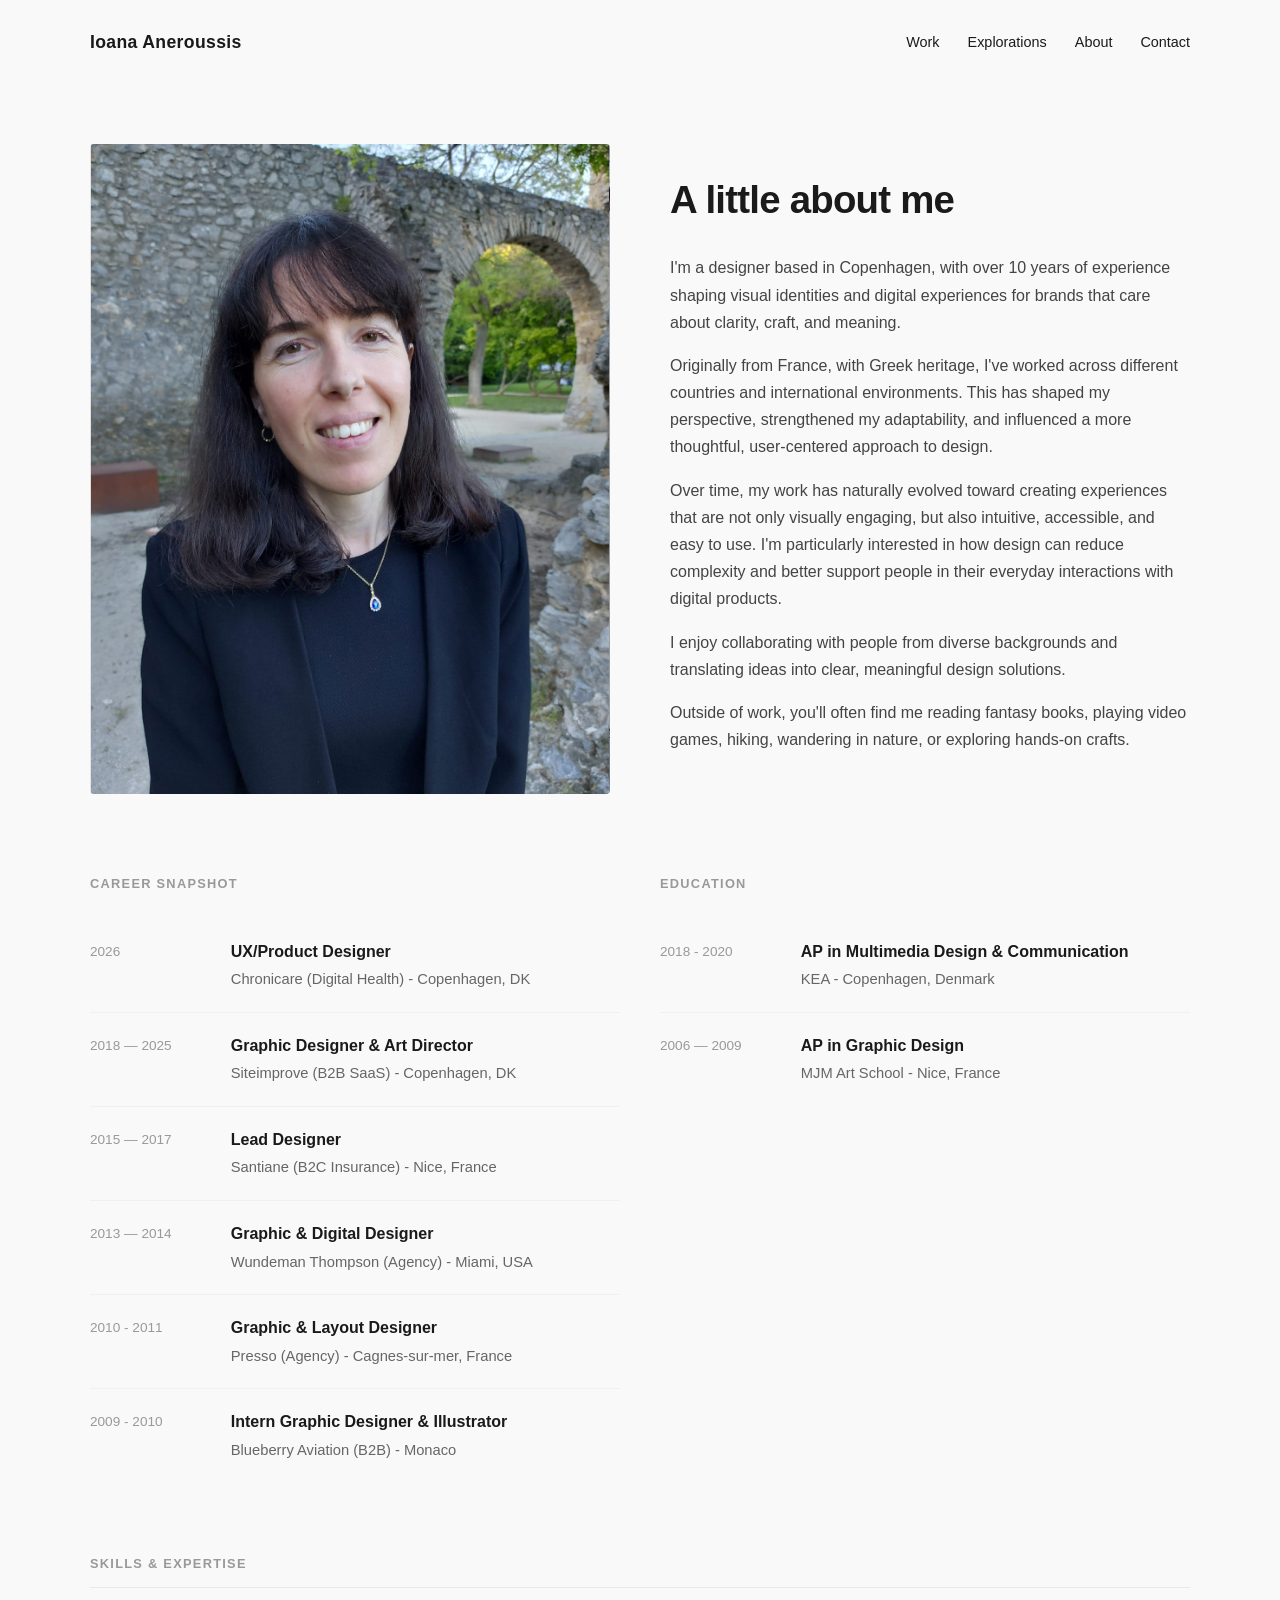
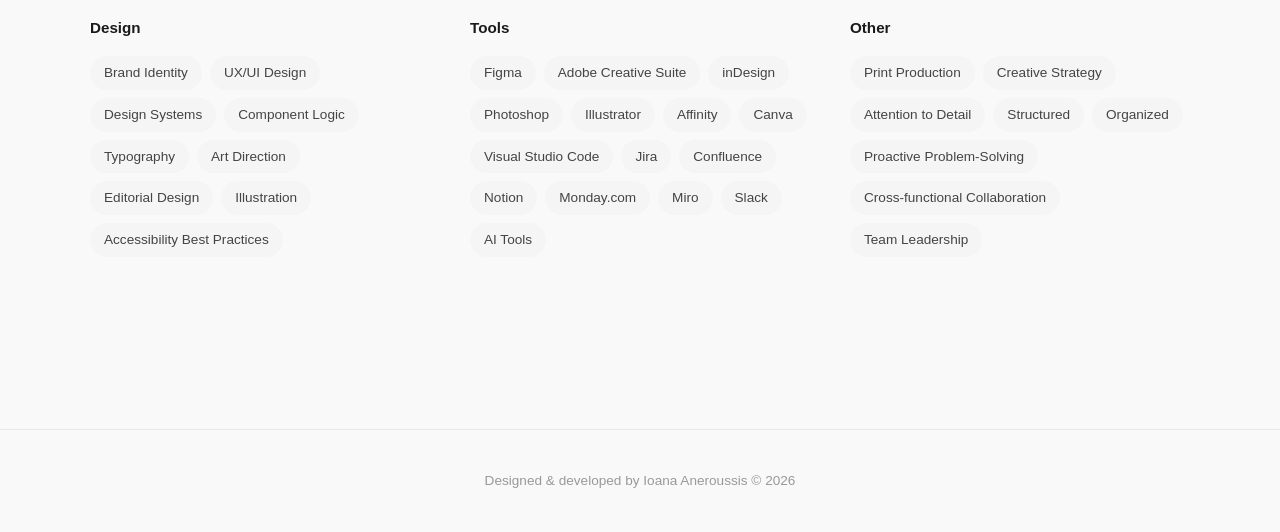
==== commit a4361d9b: "About me copy edited" ====
--- a/about.html
+++ b/about.html
@@ -40,7 +40,7 @@
         <p>Originally from France, with Greek heritage, I've worked across different countries and international environments. This has shaped my perspective, strengthened my adaptability, and influenced a more thoughtful, user-centered approach to design.</p>
         <p>Over time, my work has naturally evolved toward creating experiences that are not only visually engaging, but also intuitive, accessible, and easy to use. I'm particularly interested in how design can reduce complexity and better support people in their everyday interactions with digital products.</p>
         <p>I enjoy collaborating with people from diverse backgrounds and translating ideas into clear, meaningful design solutions.</p>
-        <p>Outside of work, you'll often find me reading fantasy books, hiking, wandering in nature, or exploring hands-on crafts.</p>
+        <p>Outside of work, you'll often find me reading fantasy books, playing video games, hiking, wandering in nature, or exploring hands-on crafts.</p>
       </div>
     </section>
 
--- a/css/style.css
+++ b/css/style.css
@@ -296,6 +296,11 @@
   color: #1a1a1a;
 }
 
+.feature {
+  margin-bottom: 40px;
+  margin-top: 100px;
+}
+
 .project-detail h1 {
   font-size: 2.4rem;
   font-weight: 600;
@@ -487,6 +492,17 @@
   width: 100%;
   aspect-ratio: 1 / 1;
   background-color: #e8e8e8;
+  display: flex;
+  align-items: center;
+  justify-content: center;
+  border-radius: 4px;
+  overflow: hidden;
+}
+
+.square-video {
+  width: 100%;
+  aspect-ratio: 1 / 1;
+  background-color: #E2E6FD;
   display: flex;
   align-items: center;
   justify-content: center;
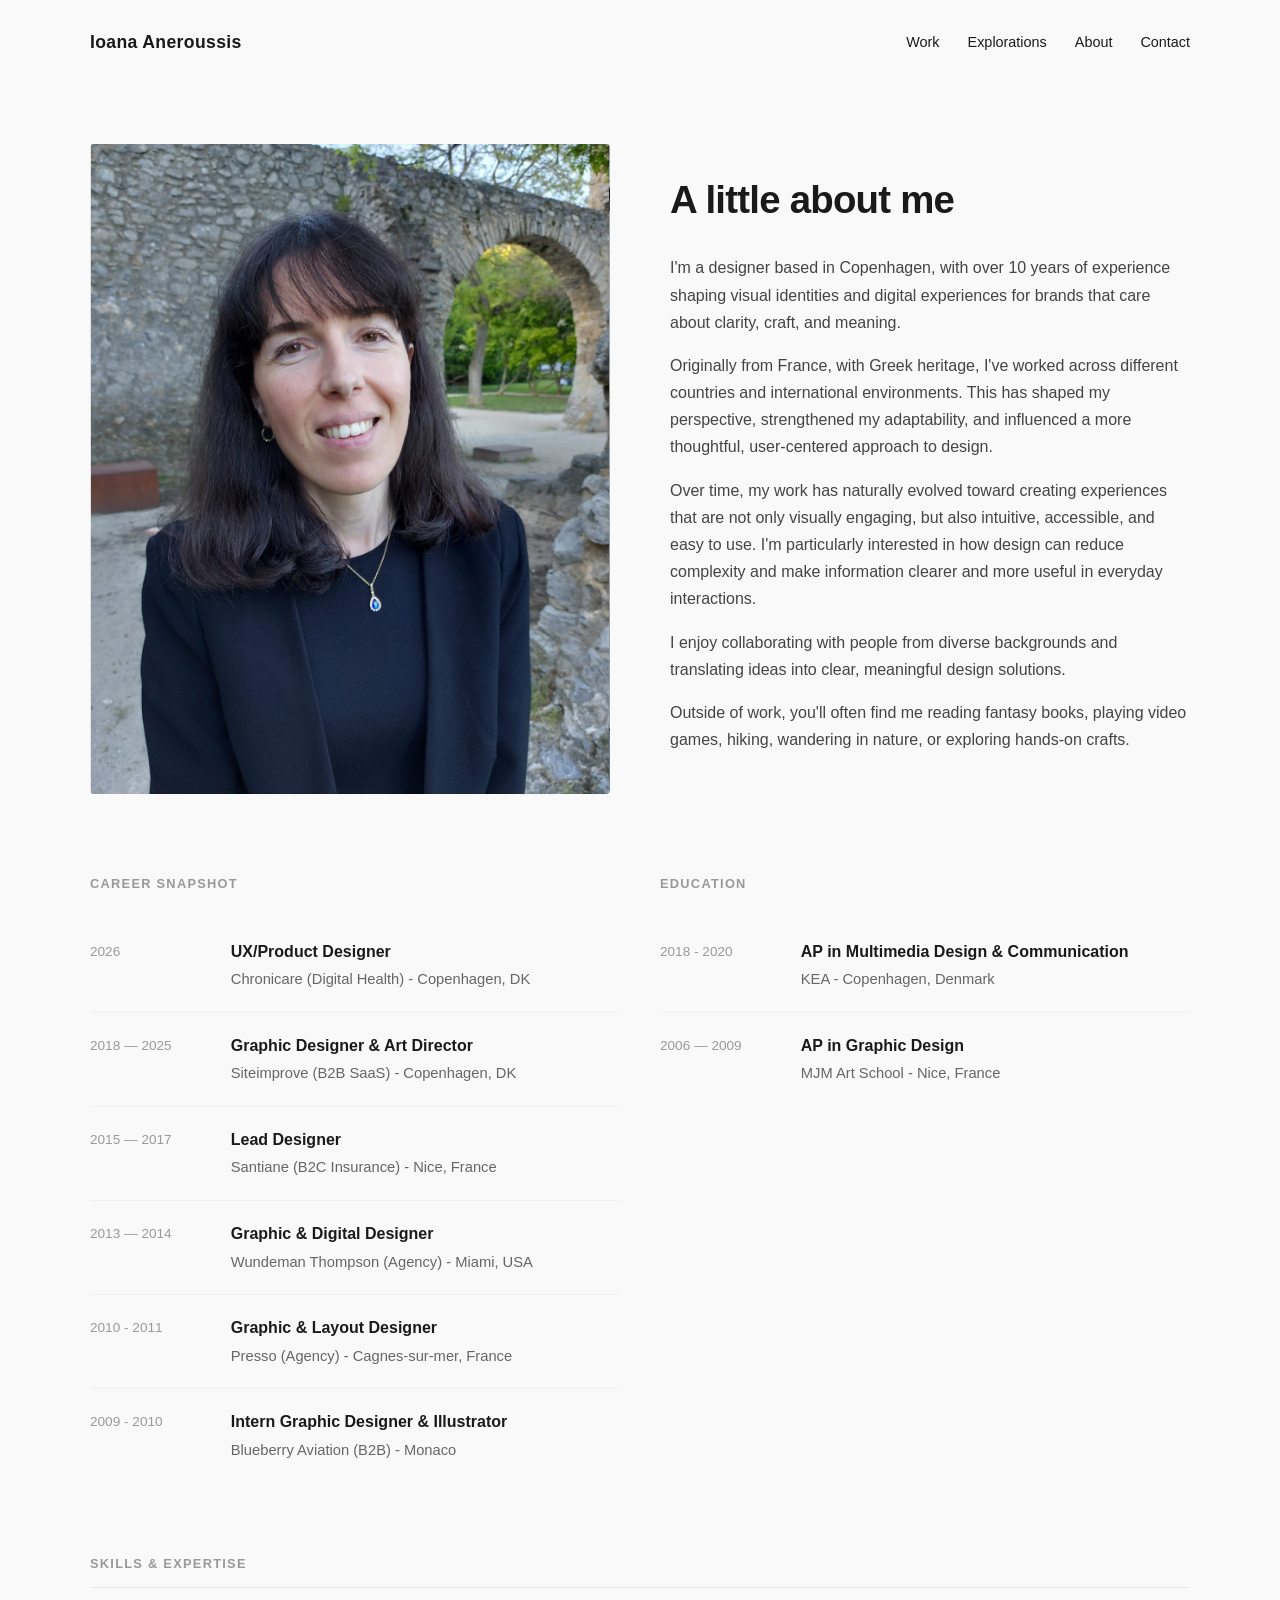
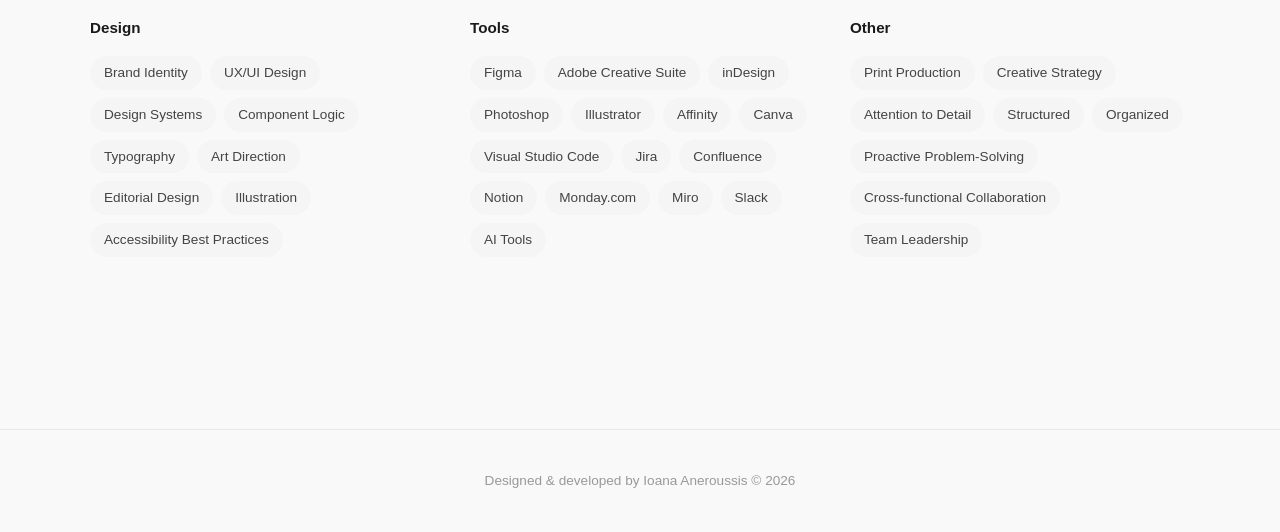
==== commit f392932a: "Update wording in index and about" ====
--- a/about.html
+++ b/about.html
@@ -38,7 +38,7 @@
         <h1>A little about me</h1>
         <p>I'm a designer based in Copenhagen, with over 10 years of experience shaping visual identities and digital experiences for brands that care about clarity, craft, and meaning.</p>
         <p>Originally from France, with Greek heritage, I've worked across different countries and international environments. This has shaped my perspective, strengthened my adaptability, and influenced a more thoughtful, user-centered approach to design.</p>
-        <p>Over time, my work has naturally evolved toward creating experiences that are not only visually engaging, but also intuitive, accessible, and easy to use. I'm particularly interested in how design can reduce complexity and better support people in their everyday interactions with digital products.</p>
+        <p>Over time, my work has naturally evolved toward creating experiences that are not only visually engaging, but also intuitive, accessible, and easy to use. I'm particularly interested in how design can reduce complexity and make information clearer and more useful in everyday interactions.</p>
         <p>I enjoy collaborating with people from diverse backgrounds and translating ideas into clear, meaningful design solutions.</p>
         <p>Outside of work, you'll often find me reading fantasy books, playing video games, hiking, wandering in nature, or exploring hands-on crafts.</p>
       </div>
--- a/css/style.css
+++ b/css/style.css
@@ -301,6 +301,23 @@
   margin-top: 100px;
 }
 
+.feature h2 {
+  font-size: 1.8rem;
+  font-weight: 600;
+  letter-spacing: -0.02em;
+  line-height: 1.2;
+  margin-bottom: 36px;
+}
+
+.feature-meta {
+  font-size: 0.8rem;
+  line-height: 1.65;
+  letter-spacing: 0.1em;
+  text-transform: uppercase;
+  color: #444;
+  margin-bottom: 14px;
+}
+
 .project-detail h1 {
   font-size: 2.4rem;
   font-weight: 600;
@@ -331,7 +348,7 @@
   margin-bottom: 60px;
 }
 
-.project-info-three {
+.project-info-three, .project-info-three-feature {
   display: grid;
   grid-template-columns: 0.5fr 1fr 1fr;
   gap: 40px;
@@ -392,7 +409,7 @@
   padding: 20px;
 }
 
-.project-info h2, .project-info-four h2, .project-info-aside h2, .project-info-three h2, .project-info-four-bordered h2 {
+.project-info h2, .project-info-four h2, .project-info-aside h2, .project-info-three h2, .project-info-four-bordered h2, .project-info-three-feature h2 {
   font-size: 0.8rem;
   font-weight: 600;
   text-transform: uppercase;
@@ -401,20 +418,45 @@
   margin-bottom: 12px;
 }
 
-.project-info-three h3, .project-info-four-bordered h3 {
-  font-size: 1rem;
-  font-weight: 600;
+.project-info-aside h3{
+  font-size: 0.8rem;
+  font-weight: 600;
+  text-transform: uppercase;
+  letter-spacing: 0.1em;
   color: #404040;
   margin-bottom: 12px;
 }
 
-.project-info-three ul, .project-info-four-bordered ul {
+.project-info-three h3, .project-info-four-bordered h3{
+  font-size: 1rem;
+  font-weight: 600;
+  color: #404040;
+  margin-bottom: 12px;
+}
+
+.project-info-three-feature h4 {
+  font-size: 1rem;
+  font-weight: 600;
+  color: #404040;
+  margin-bottom: 12px;
+}
+
+.project-info-three-feature h3 {
+  font-size: 0.8rem;
+  font-weight: 600;
+  text-transform: uppercase;
+  letter-spacing: 0.1em;
+  color: #404040;
+  margin-bottom: 12px;
+}
+
+.project-info-three ul, .project-info-four-bordered ul, .project-info-three-feature ul {
   margin: 0;
   padding-left: 20px;
   list-style: disc;
 }
 
-.project-info-three li{
+.project-info-three li, .project-info-three-feature li {
   font-size: 1rem;
   line-height: 1.65;
   color: #444;
@@ -434,9 +476,10 @@
   color: #444;
 }
 
-.project-info p, .project-info-four p, .project-info-aside p, .project-info-three p {
+.project-info p, .project-info-four p, .project-info-aside p, .project-info-three p, .project-info-three-feature p {
   font-size: 1rem;
   line-height: 1.65;
+  margin-bottom: 14px;
   color: #444;
 }
 
@@ -499,7 +542,7 @@
   overflow: hidden;
 }
 
-.square-video {
+.gallery-two-square .square-video {
   width: 100%;
   aspect-ratio: 1 / 1;
   background-color: #E2E6FD;
@@ -509,11 +552,41 @@
   border-radius: 4px;
   overflow: hidden;
 }
+/* .square-video {
+  width: 100%;
+  aspect-ratio: 1 / 1;
+  background-color: #E2E6FD;
+  display: flex;
+  align-items: center;
+  justify-content: center;
+  border-radius: 4px;
+  overflow: hidden;
+} */
 
 .gallery-two-square .square-image img {
   width: 100%;
   height: 100%;
   object-fit: cover;
+}
+
+/* Phone frame */
+.gallery-two-square .phone-frame {
+  height: 90%;
+  aspect-ratio: 9 / 19.5;
+  /* background-color: #ffffff; */
+  border-radius: 15px;
+  /* padding: 6px; */
+  overflow: hidden;
+  box-shadow: -17px 27px 45px rgba(0, 0, 0, 0.20);
+}
+
+/* Video */
+.gallery-two-square .phone-frame video {
+  width: 100%;
+  height: 100%;
+  display: block;
+  object-fit: cover;
+  border-radius: 18px;
 }
 
 .project-grid-four {
@@ -968,6 +1041,39 @@
 .gallery-image.fade-in:nth-child(2) { transition-delay: 0.15s; }
 .gallery-image.fade-in:nth-child(3) { transition-delay: 0.3s; }
 
+/* --- Back to top button --- */
+.back-to-top {
+  position: fixed;
+  right: 20px;
+  bottom: 20px;
+  background: #F9F9F9;
+  color: #666;
+  border: 1px solid #666;
+  padding: 8px 12px;
+  border-radius: 4px;
+  font-size: 0.9rem;
+  cursor: pointer;
+  z-index: 1100;
+  opacity: 0;
+  visibility: hidden;
+  transform: translateY(8px);
+  transition: opacity 0.2s ease, transform 0.2s ease, visibility 0.2s;
+}
+.back-to-top.show {
+  opacity: 1;
+  visibility: visible;
+  transform: translateY(0);
+}
+.back-to-top:focus {
+  outline: 2px solid #000000;
+  outline-offset: 2px;
+}
+@media (hover: hover) and (pointer: fine) {
+  .back-to-top:hover {
+    color: #1a1a1a;
+  }
+}
+
 /* --- Responsive --- */
 @media (max-width: 1170px) {
   .container {
@@ -1028,7 +1134,7 @@
     gap: 28px;
   }
 
-  .project-info-three {
+  .project-info-three, .project-info-three-feature {
     grid-template-columns: 1fr;
     gap: 28px;
   }
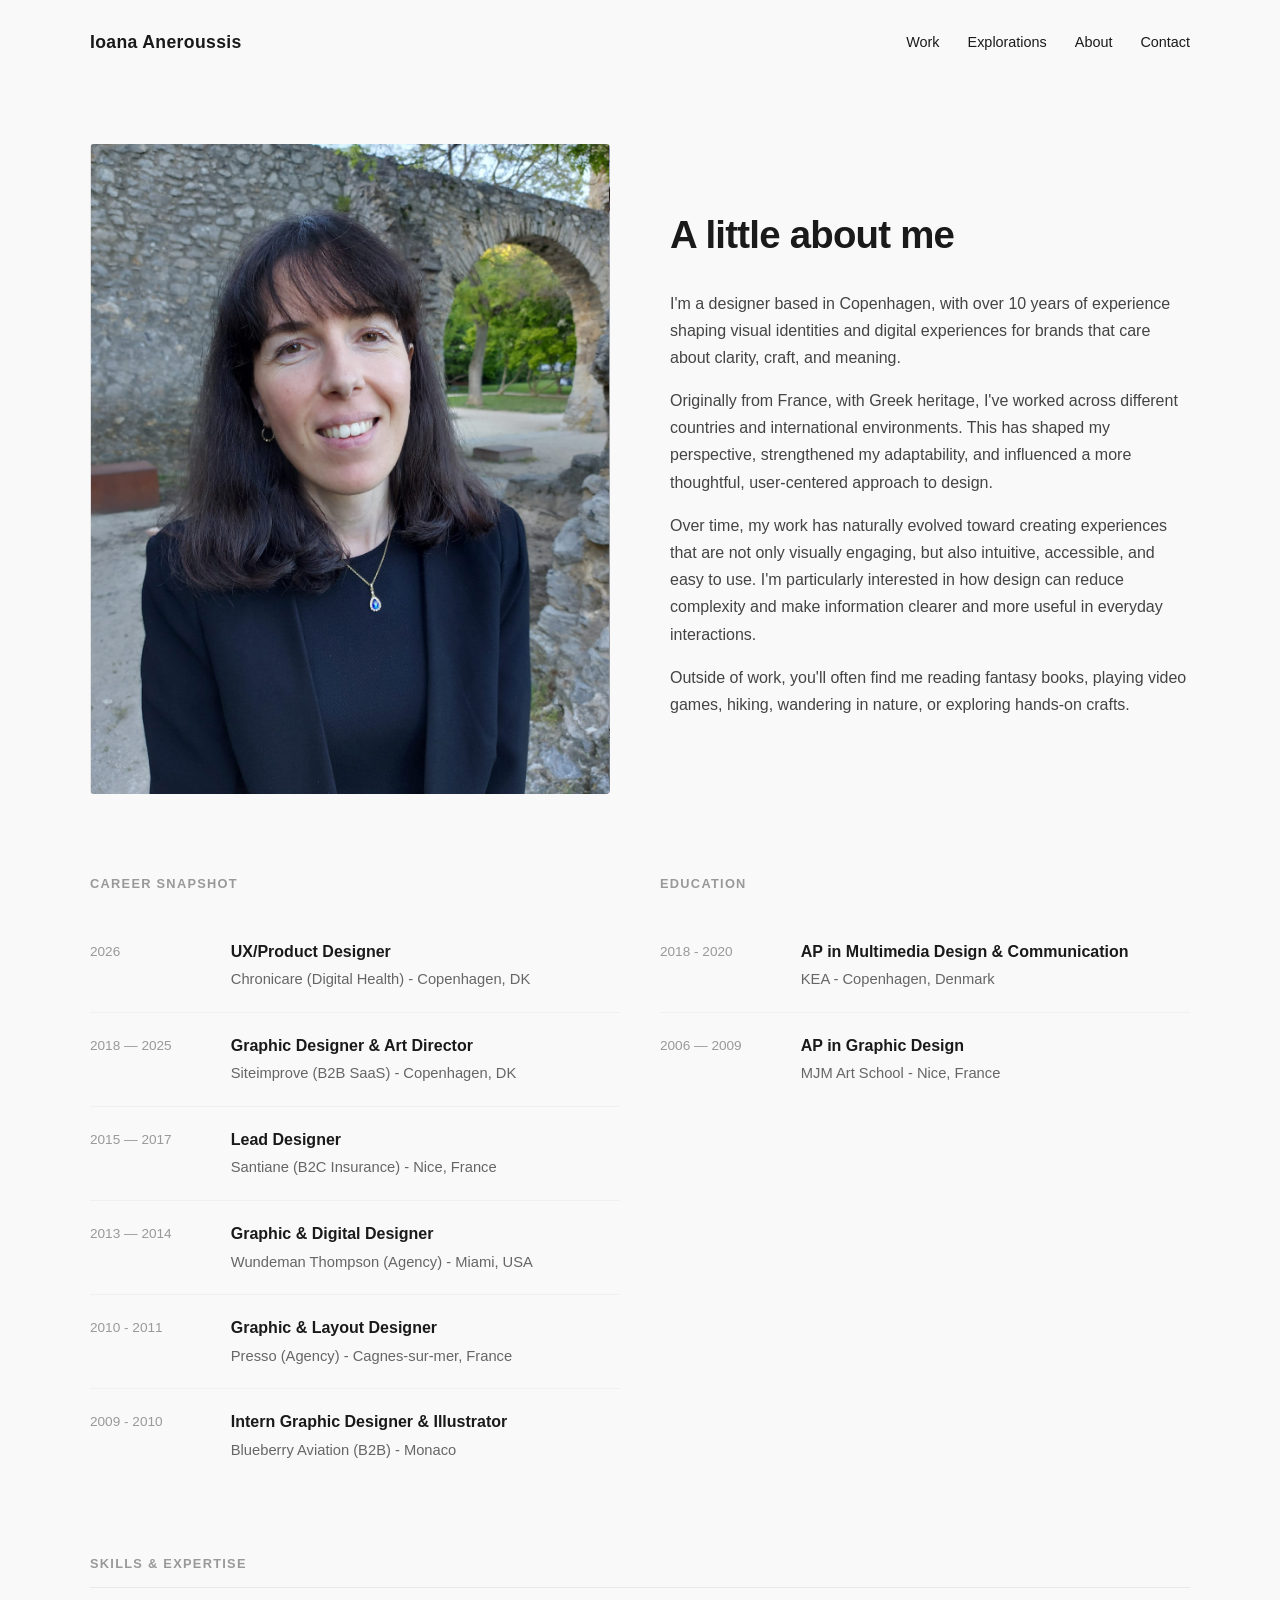
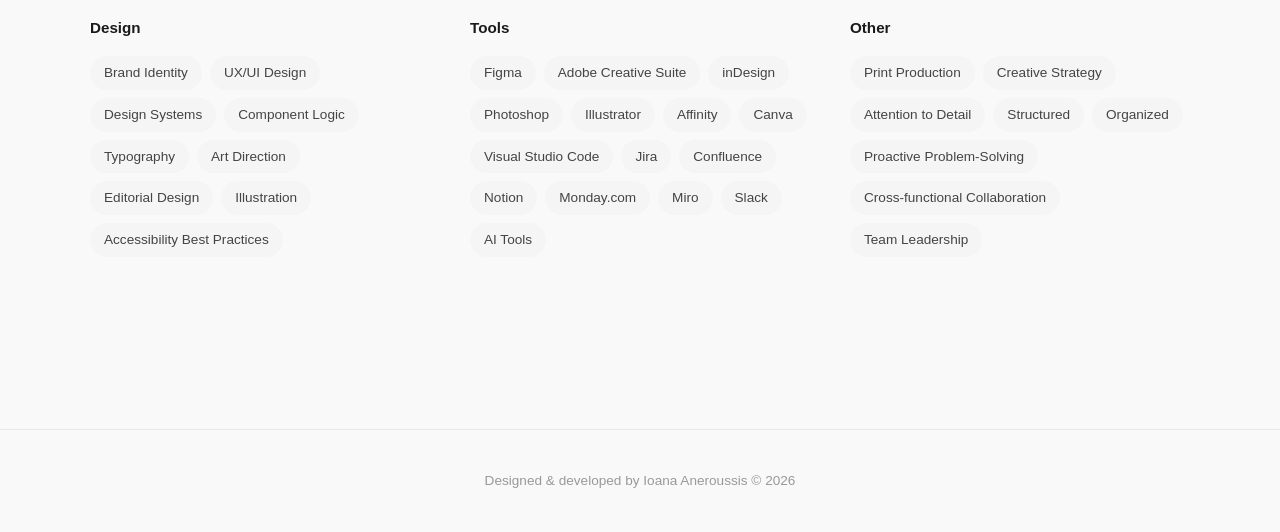
==== commit 343857f9: "Remove repetitive paragraph" ====
--- a/about.html
+++ b/about.html
@@ -39,7 +39,6 @@
         <p>I'm a designer based in Copenhagen, with over 10 years of experience shaping visual identities and digital experiences for brands that care about clarity, craft, and meaning.</p>
         <p>Originally from France, with Greek heritage, I've worked across different countries and international environments. This has shaped my perspective, strengthened my adaptability, and influenced a more thoughtful, user-centered approach to design.</p>
         <p>Over time, my work has naturally evolved toward creating experiences that are not only visually engaging, but also intuitive, accessible, and easy to use. I'm particularly interested in how design can reduce complexity and make information clearer and more useful in everyday interactions.</p>
-        <p>I enjoy collaborating with people from diverse backgrounds and translating ideas into clear, meaningful design solutions.</p>
         <p>Outside of work, you'll often find me reading fantasy books, playing video games, hiking, wandering in nature, or exploring hands-on crafts.</p>
       </div>
     </section>
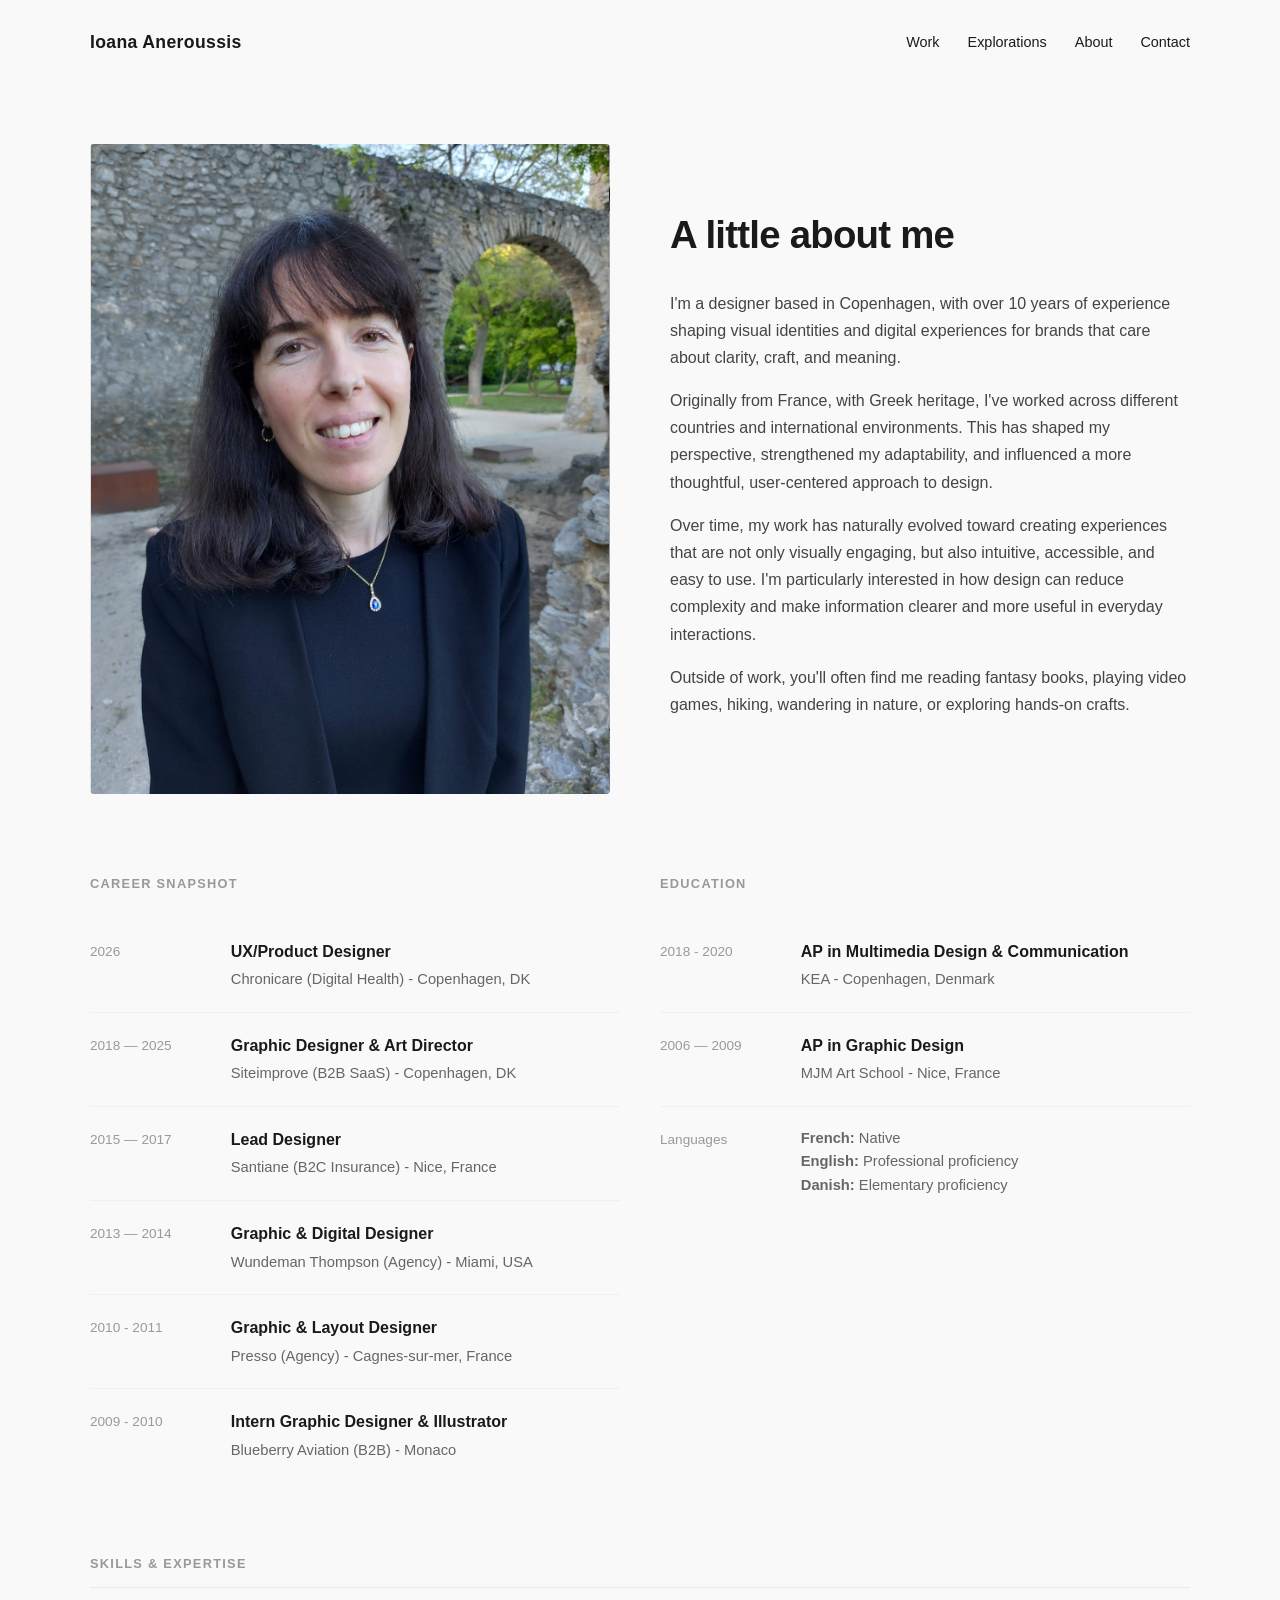
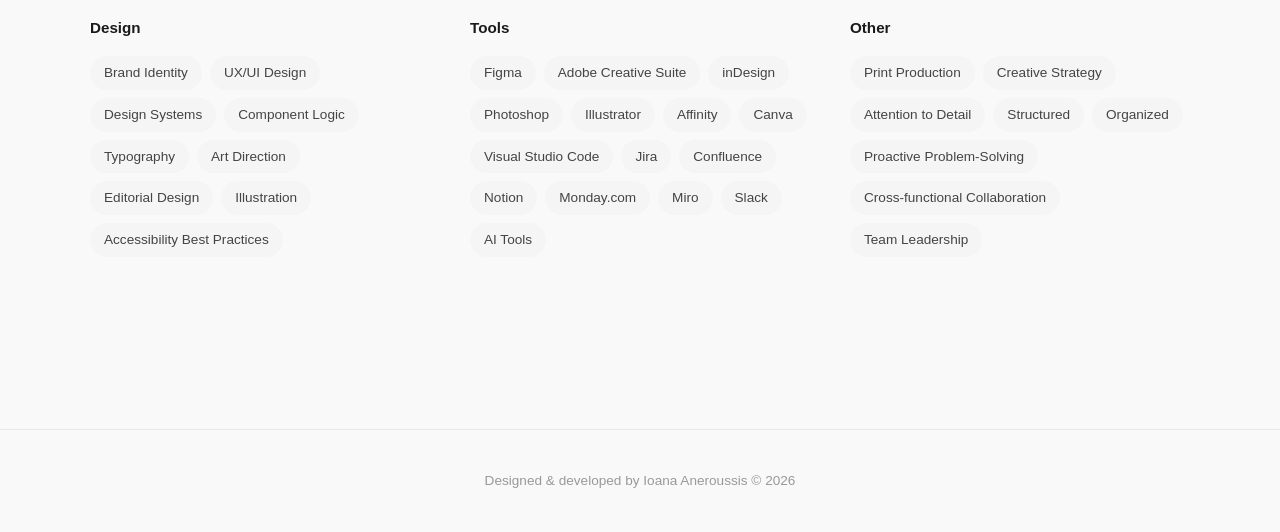
==== commit 218ed0a1: "Languages added" ====
--- a/about.html
+++ b/about.html
@@ -109,6 +109,14 @@
               <div>
                 <h3>AP in Graphic Design</h3>
                 <p>MJM Art School - Nice, France</p>
+              </div>
+            </div>
+            <div class="career-entry">
+              <span class="career-year">Languages</span>
+              <div>
+                <p><b>French:</b> Native</p>
+                <p><b>English:</b> Professional proficiency</p>
+                <p><b>Danish:</b> Elementary proficiency</p>
               </div>
             </div>
           </div>
